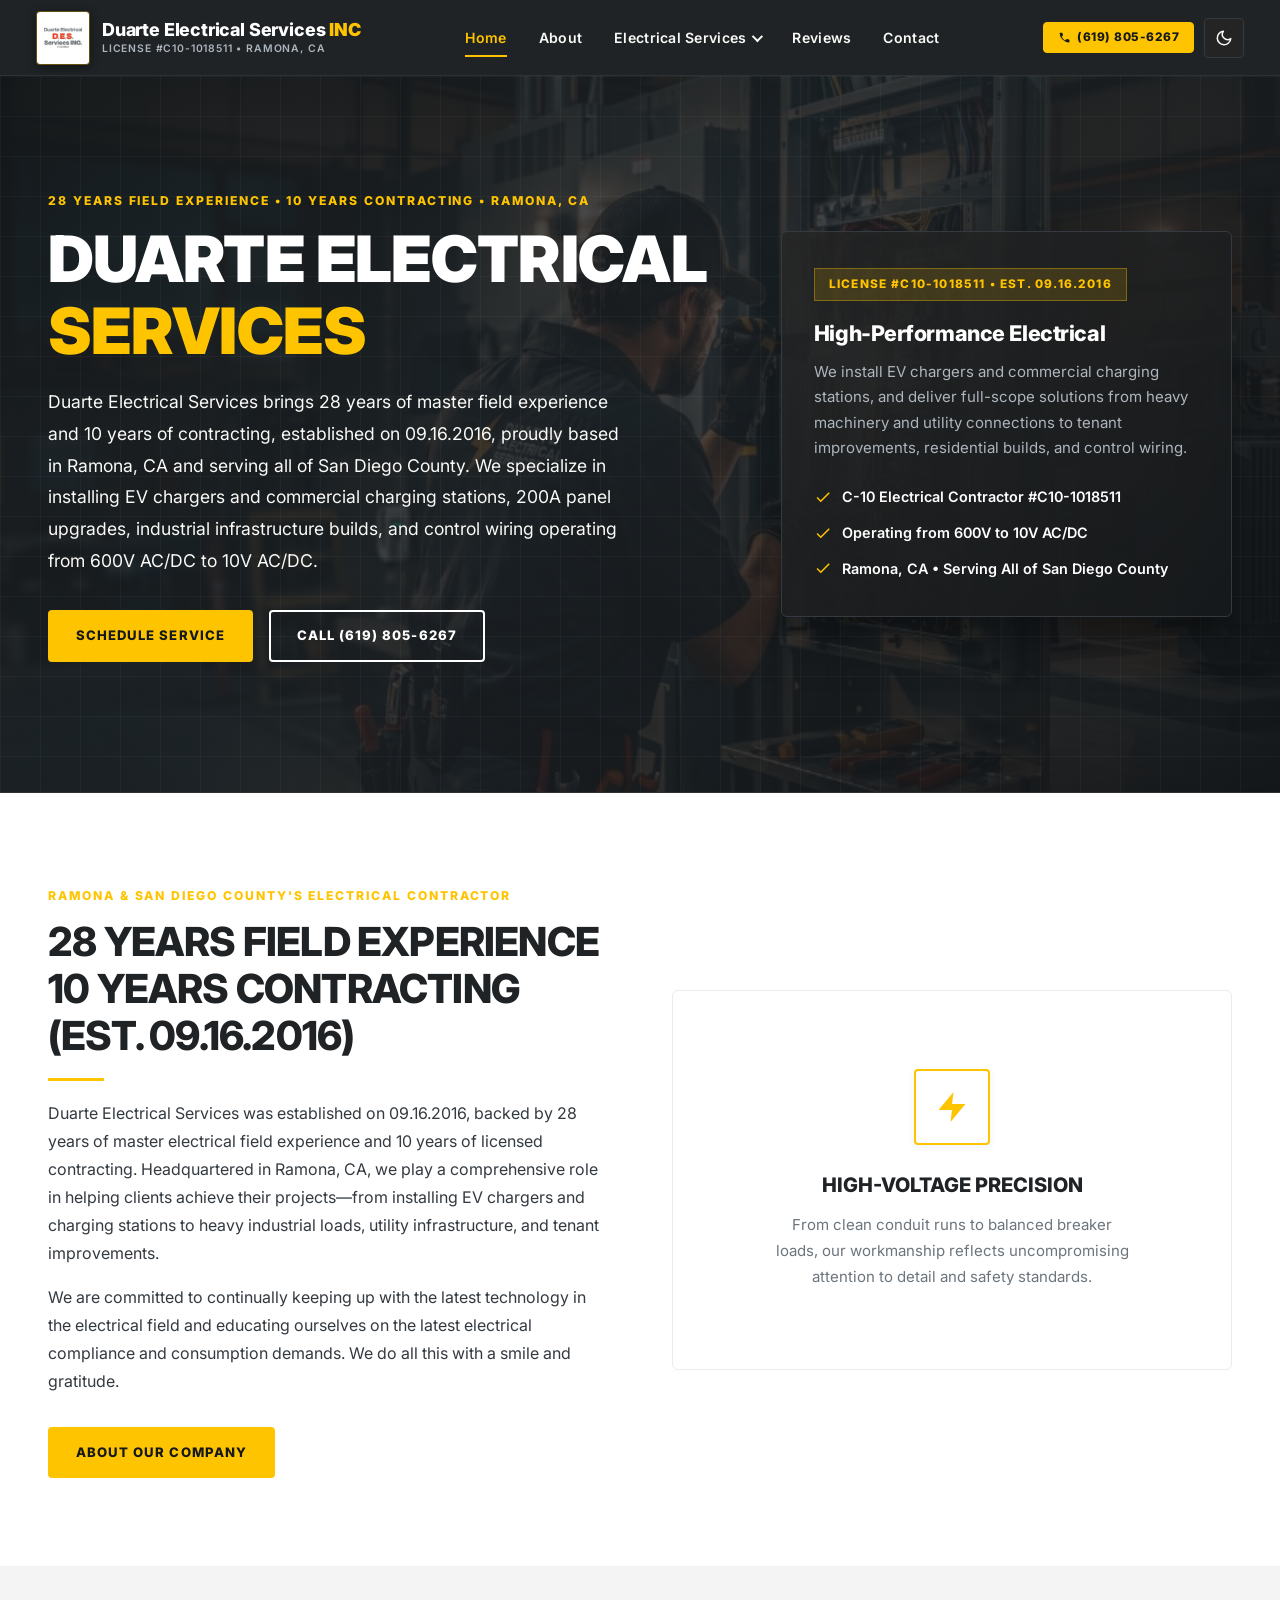
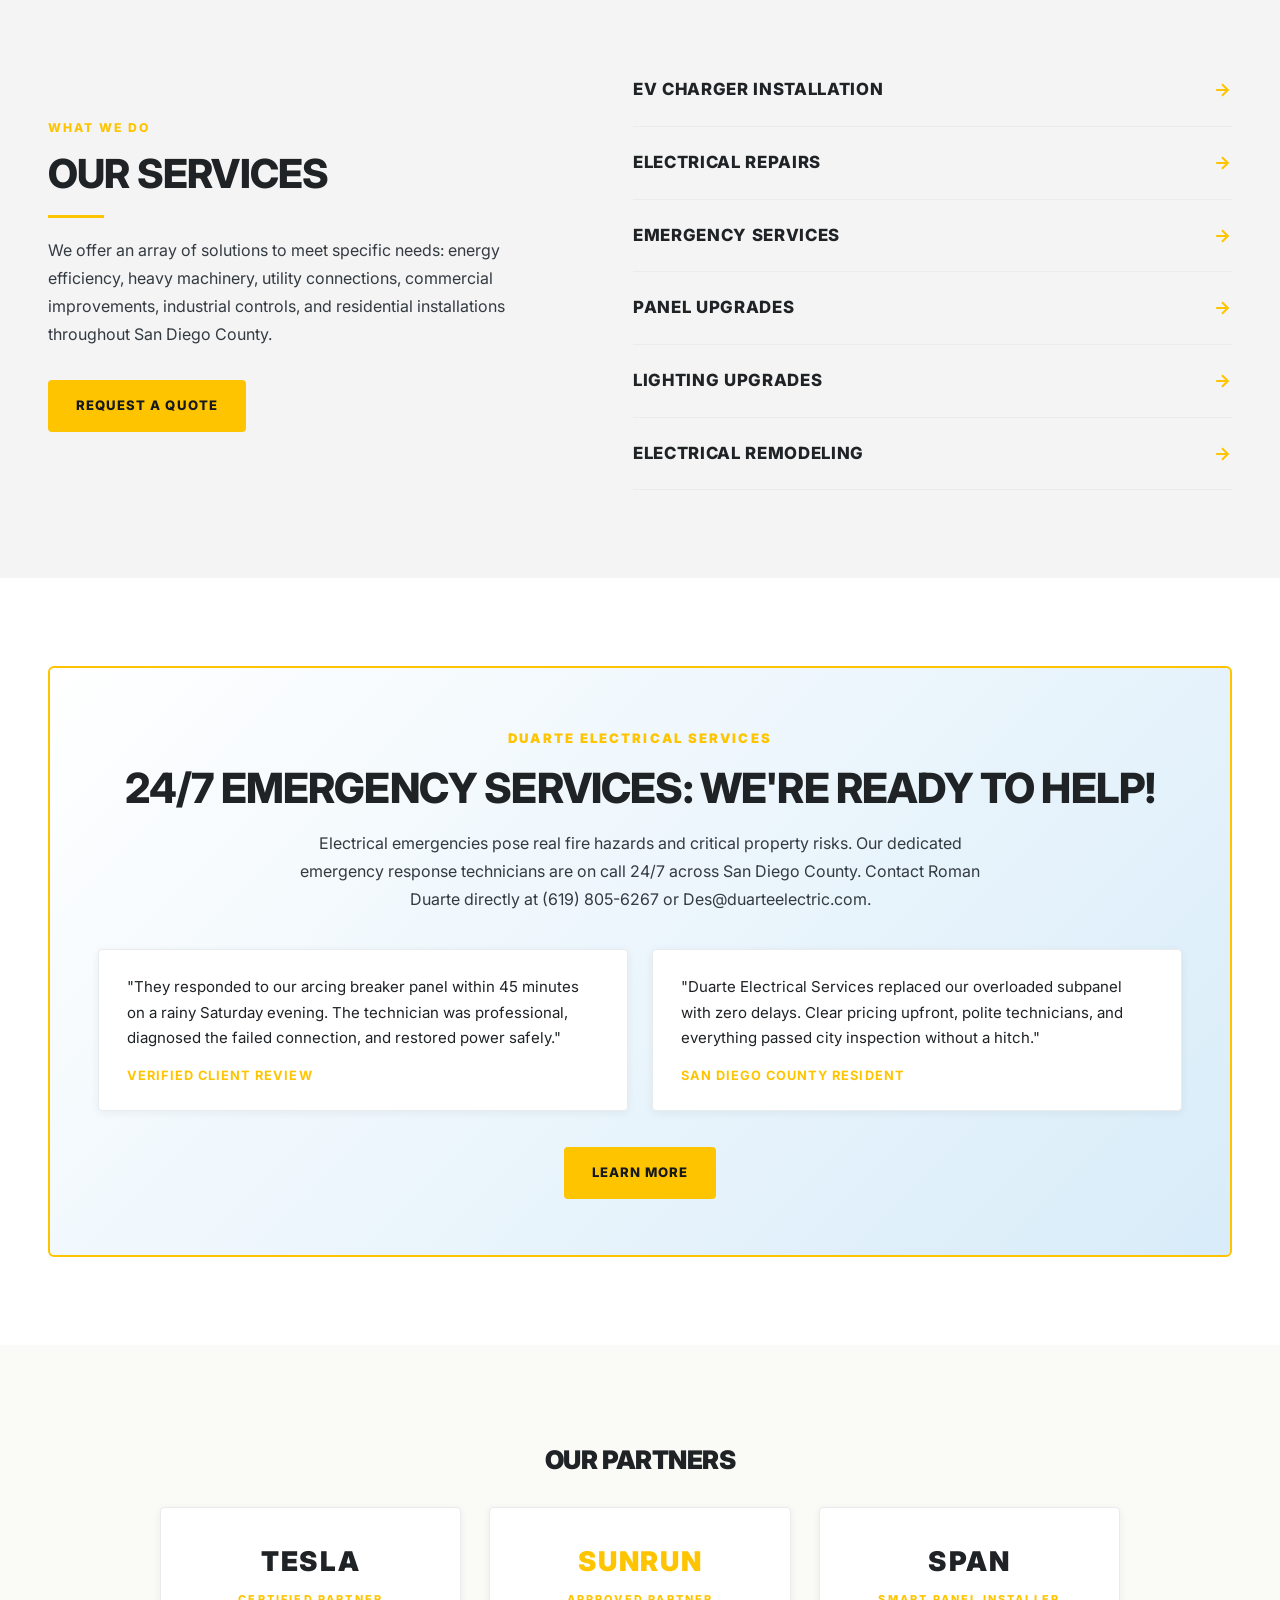
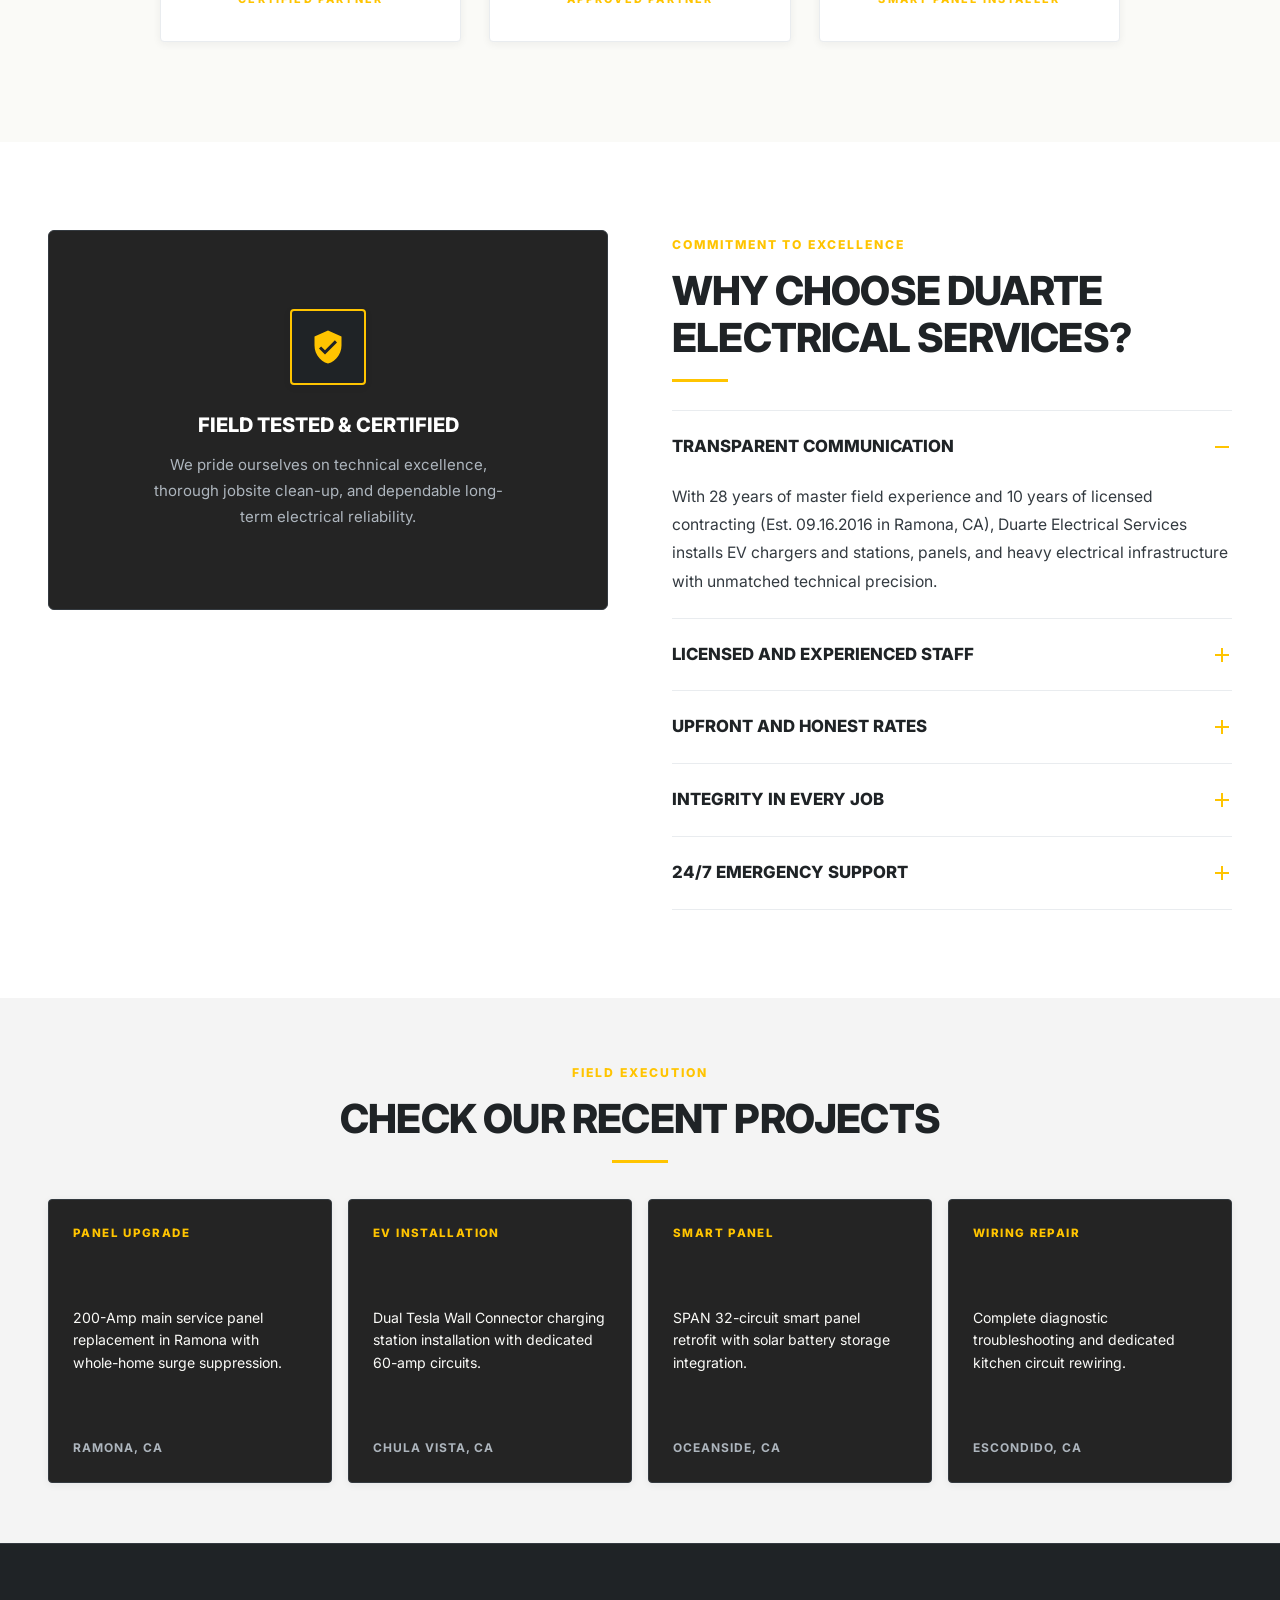
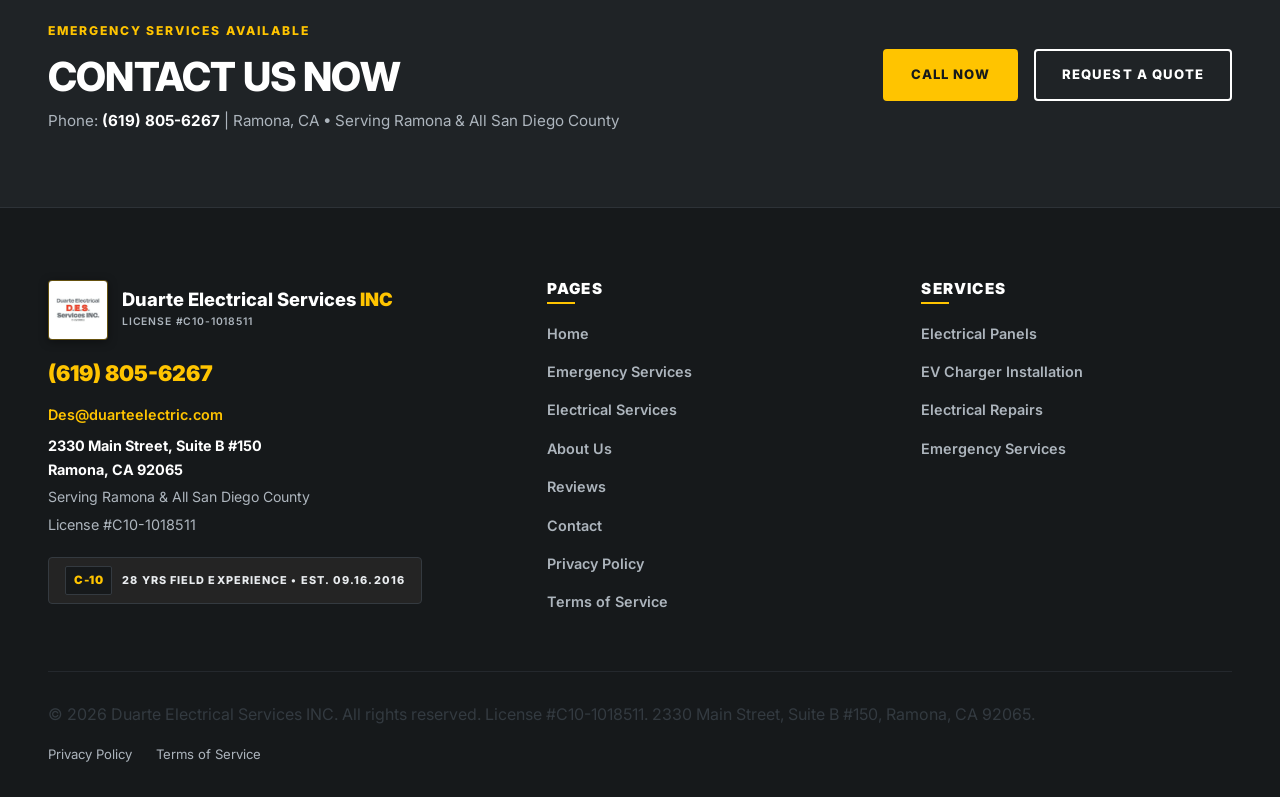
==== index.html @ 60af16e6 "Update physical address to 2330 Main Street Suite B #150 Ramona CA 92065 across all pages" ====
<!DOCTYPE html>
<html lang="en">
<head>
  <meta charset="UTF-8">
  <meta name="viewport" content="width=device-width, initial-scale=1.0">
  <title>Duarte Electrical Services INC | Ramona, CA & San Diego County Electricians</title>
  <meta name="description" content="Duarte Electrical Services brings 28 years field experience and 10 years contracting (Est. 09.16.2016). Headquartered in Ramona, CA, installing EV chargers and stations, panel modernizations, and industrial electrical across San Diego County. License #C10-1018511.">
  <link rel="icon" type="image/svg+xml" href="favicon.svg">
  <link rel="preconnect" href="https://fonts.googleapis.com">
  <link rel="preconnect" href="https://fonts.gstatic.com" crossorigin>
  <link href="https://fonts.googleapis.com/css2?family=Inter:wght@400;500;600;700;800;900&display=swap" rel="stylesheet">
  <link rel="stylesheet" href="css/style.css">
  <script>
    (function () {
      try {
        if (localStorage.getItem('theme') === 'dark') {
          document.documentElement.classList.add('dark-mode');
        }
      } catch (e) {}
    })();
  </script>
</head>
<body>

  <!-- TOP NAVBAR -->
  <header class="navbar">
    <div class="container">
      <a href="index.html" class="brand-logo" aria-label="Duarte Electrical Services INC">
        <img src="images/logo.jpg" alt="Duarte Electrical Services INC Logo" class="brand-logo-img">
        <div class="logo-text">
          <span class="logo-name">Duarte Electrical Services <span class="logo-inc">INC</span></span>
          <span class="logo-sub">License #C10-1018511 &bull; Ramona, CA</span>
        </div>
      </a>

      <!-- Desktop Nav -->
      <nav class="nav-menu">
        <a href="index.html" class="nav-link active">Home</a>
        <a href="about.html" class="nav-link">About</a>
        <div class="nav-item-dropdown">
          <a href="electrical-panels.html" class="nav-link dropdown-trigger">
            Electrical Services <span class="dropdown-caret"></span>
          </a>
          <div class="dropdown-menu">
            <a href="electrical-panels.html" class="dropdown-item">Electrical Panels</a>
            <a href="ev-charger.html" class="dropdown-item">EV Charger Installation</a>
            <a href="electrical-repairs.html" class="dropdown-item">Electrical Repairs</a>
            <a href="emergency-services.html" class="dropdown-item">Emergency Services</a>
          </div>
        </div>
        <a href="reviews.html" class="nav-link">Reviews</a>
        <a href="contact.html" class="nav-link">Contact</a>
      </nav>

            <div class="nav-right-actions">
        <a href="tel:6198056267" class="nav-cta-btn">
          <svg width="13" height="13" viewBox="0 0 24 24" fill="currentColor">
            <path d="M6.62 10.79a15.05 15.05 0 006.59 6.59l2.2-2.2a1 1 0 011.02-.24 11.72 11.72 0 003.68.59 1 1 0 011 1v3.5a1 1 0 01-1 1A17.93 17.93 0 013 4a1 1 0 011-1h3.5a1 1 0 011 1 11.72 11.72 0 00.59 3.68 1 1 0 01-.24 1.02l-2.23 2.09z"/>
          </svg>
          <span> (619) 805-6267</span>
        </a>

        <!-- Theme Toggle Button -->
        <button class="theme-toggle-btn" aria-label="Toggle light or dark theme" title="Toggle theme">
          <svg class="icon-moon" width="18" height="18" viewBox="0 0 24 24" fill="none" stroke="currentColor" stroke-width="2" stroke-linecap="round" stroke-linejoin="round">
            <path d="M21 12.79A9 9 0 1 1 11.21 3 7 7 0 0 0 21 12.79z"></path>
          </svg>
          <svg class="icon-sun" width="18" height="18" viewBox="0 0 24 24" fill="none" stroke="currentColor" stroke-width="2" stroke-linecap="round" stroke-linejoin="round">
            <circle cx="12" cy="12" r="5"></circle>
            <line x1="12" y1="1" x2="12" y2="3"></line>
            <line x1="12" y1="21" x2="12" y2="23"></line>
            <line x1="4.22" y1="4.22" x2="5.64" y2="5.64"></line>
            <line x1="18.36" y1="18.36" x2="19.78" y2="19.78"></line>
            <line x1="1" y1="12" x2="3" y2="12"></line>
            <line x1="21" y1="12" x2="23" y2="12"></line>
            <line x1="4.22" y1="19.78" x2="5.64" y2="18.36"></line>
            <line x1="18.36" y1="5.64" x2="19.78" y2="4.22"></line>
          </svg>
        </button>

        <button class="hamburger" aria-label="Toggle navigation menu">
          <span></span>
          <span></span>
          <span></span>
        </button>
      </div>
    </div>
  </header>

  <!-- MOBILE NAVIGATION -->
  <div class="mobile-nav">
    <a href="index.html">Home</a>
    <a href="about.html">About</a>
    <button class="mobile-dropdown-toggle">
      <span>Electrical Services</span>
      <span class="dropdown-caret"></span>
    </button>
    <div class="mobile-sub-menu">
      <a href="electrical-panels.html">Electrical Panels</a>
      <a href="ev-charger.html">EV Charger Installation</a>
      <a href="electrical-repairs.html">Electrical Repairs</a>
      <a href="emergency-services.html">Emergency Services</a>
    </div>
    <a href="reviews.html">Reviews</a>
    <a href="contact.html">Contact</a>
    <div class="mobile-theme-row">
      <span>Theme Mode</span>
      <button class="theme-toggle-btn" aria-label="Toggle light or dark theme" title="Toggle theme">
        <svg class="icon-moon" width="18" height="18" viewBox="0 0 24 24" fill="none" stroke="currentColor" stroke-width="2" stroke-linecap="round" stroke-linejoin="round">
          <path d="M21 12.79A9 9 0 1 1 11.21 3 7 7 0 0 0 21 12.79z"></path>
        </svg>
        <svg class="icon-sun" width="18" height="18" viewBox="0 0 24 24" fill="none" stroke="currentColor" stroke-width="2" stroke-linecap="round" stroke-linejoin="round">
          <circle cx="12" cy="12" r="5"></circle>
          <line x1="12" y1="1" x2="12" y2="3"></line>
          <line x1="12" y1="21" x2="12" y2="23"></line>
          <line x1="4.22" y1="4.22" x2="5.64" y2="5.64"></line>
          <line x1="18.36" y1="18.36" x2="19.78" y2="19.78"></line>
          <line x1="1" y1="12" x2="3" y2="12"></line>
          <line x1="21" y1="12" x2="23" y2="12"></line>
          <line x1="4.22" y1="19.78" x2="5.64" y2="18.36"></line>
          <line x1="18.36" y1="5.64" x2="19.78" y2="4.22"></line>
        </svg>
      </button>
    </div>
    <a href="tel:6198056267" class="nav-cta-btn">
      Emergency Call (619) 805-6267
    </a>
  </div>

  <main class="site-wrapper">

    <!-- HERO SECTION (IMAGE 1) -->
    <section class="hero-home">
      <div class="container">
        <div class="hero-home-grid">
          <div class="hero-home-content">
            <span class="section-label section-label-gold">28 Years Field Experience &bull; 10 Years Contracting &bull; Ramona, CA</span>
            <h1>Duarte Electrical<br><span class="hero-highlight">Services</span></h1>
            <p>Duarte Electrical Services brings 28 years of master field experience and 10 years of contracting, established on 09.16.2016, proudly based in Ramona, CA and serving all of San Diego County. We specialize in installing EV chargers and commercial charging stations, 200A panel upgrades, industrial infrastructure builds, and control wiring operating from 600V AC/DC to 10V AC/DC.</p>
            <div class="hero-btn-group">
              <a href="contact.html" class="btn btn-blue">Schedule Service</a>
              <a href="tel:6198056267" class="btn btn-outline-white">Call (619) 805-6267</a>
            </div>
          </div>

          <div class="hero-visual-card">
            <div class="hero-visual-badge">License #C10-1018511 &bull; Est. 09.16.2016</div>
            <h3>High-Performance Electrical</h3>
            <p>We install EV chargers and commercial charging stations, and deliver full-scope solutions from heavy machinery and utility connections to tenant improvements, residential builds, and control wiring.</p>
            <div class="hero-feature-list">
              <div class="hero-feature-item">
                <svg width="18" height="18" viewBox="0 0 24 24" fill="currentColor">
                  <path d="M9 16.17L4.83 12l-1.42 1.41L9 19 21 7l-1.41-1.41z"/>
                </svg>
                <span>C-10 Electrical Contractor #C10-1018511</span>
              </div>
              <div class="hero-feature-item">
                <svg width="18" height="18" viewBox="0 0 24 24" fill="currentColor">
                  <path d="M9 16.17L4.83 12l-1.42 1.41L9 19 21 7l-1.41-1.41z"/>
                </svg>
                <span>Operating from 600V to 10V AC/DC</span>
              </div>
              <div class="hero-feature-item">
                <svg width="18" height="18" viewBox="0 0 24 24" fill="currentColor">
                  <path d="M9 16.17L4.83 12l-1.42 1.41L9 19 21 7l-1.41-1.41z"/>
                </svg>
                <span>Ramona, CA &bull; Serving All of San Diego County</span>
              </div>
            </div>
          </div>
        </div>
      </div>
    </section>

    <!-- TRUSTED ELECTRICAL EXPERTS SECTION (IMAGE 1) -->
    <section class="section">
      <div class="container">
        <div class="two-col-grid">
          <div>
            <span class="section-label">Ramona &amp; San Diego County's Electrical Contractor</span>
            <h2>28 Years Field Experience  10 Years Contracting (Est. 09.16.2016)</h2>
            <div class="divider-blue"></div>
            <p>Duarte Electrical Services was established on 09.16.2016, backed by 28 years of master electrical field experience and 10 years of licensed contracting. Headquartered in Ramona, CA, we play a comprehensive role in helping clients achieve their projects—from installing EV chargers and charging stations to heavy industrial loads, utility infrastructure, and tenant improvements.</p>
            <p style="margin-top: 16px;">We are committed to continually keeping up with the latest technology in the electrical field and educating ourselves on the latest electrical compliance and consumption demands. We do all this with a smile and gratitude.</p>
            <div style="margin-top: 32px;">
              <a href="about.html" class="btn btn-blue">About Our Company</a>
            </div>
          </div>

          <div class="visual-showcase-box">
            <div class="showcase-icon-wrap">
              <svg width="36" height="36" viewBox="0 0 24 24" fill="currentColor">
                <path d="M13 2L3 14h9l-1 8 10-12h-9l1-8z"/>
              </svg>
            </div>
            <div class="showcase-headline">High-Voltage Precision</div>
            <p class="showcase-desc">From clean conduit runs to balanced breaker loads, our workmanship reflects uncompromising attention to detail and safety standards.</p>
          </div>
        </div>
      </div>
    </section>

    <!-- OUR SERVICES SECTION (IMAGE 1) -->
    <section class="section section-ice">
      <div class="container">
        <div class="services-section-grid">
          <div>
            <span class="section-label">What We Do</span>
            <h2>Our Services</h2>
            <div class="divider-blue"></div>
            <p>We offer an array of solutions to meet specific needs: energy efficiency, heavy machinery, utility connections, commercial improvements, industrial controls, and residential installations throughout San Diego County.</p>
            <div style="margin-top: 32px;">
              <a href="contact.html" class="btn btn-blue">Request a Quote</a>
            </div>
          </div>

          <div class="service-links-list">
            <a href="ev-charger.html" class="service-list-row">
              <span>EV Charger Installation</span>
              <svg width="20" height="20" viewBox="0 0 24 24" fill="none" stroke="currentColor" stroke-width="2.5">
                <path d="M5 12h14M12 5l7 7-7 7"/>
              </svg>
            </a>
            <a href="electrical-repairs.html" class="service-list-row">
              <span>Electrical Repairs</span>
              <svg width="20" height="20" viewBox="0 0 24 24" fill="none" stroke="currentColor" stroke-width="2.5">
                <path d="M5 12h14M12 5l7 7-7 7"/>
              </svg>
            </a>
            <a href="emergency-services.html" class="service-list-row">
              <span>Emergency Services</span>
              <svg width="20" height="20" viewBox="0 0 24 24" fill="none" stroke="currentColor" stroke-width="2.5">
                <path d="M5 12h14M12 5l7 7-7 7"/>
              </svg>
            </a>
            <a href="electrical-panels.html" class="service-list-row">
              <span>Panel Upgrades</span>
              <svg width="20" height="20" viewBox="0 0 24 24" fill="none" stroke="currentColor" stroke-width="2.5">
                <path d="M5 12h14M12 5l7 7-7 7"/>
              </svg>
            </a>
            <a href="electrical-repairs.html" class="service-list-row">
              <span>Lighting Upgrades</span>
              <svg width="20" height="20" viewBox="0 0 24 24" fill="none" stroke="currentColor" stroke-width="2.5">
                <path d="M5 12h14M12 5l7 7-7 7"/>
              </svg>
            </a>
            <a href="contact.html" class="service-list-row">
              <span>Electrical Remodeling</span>
              <svg width="20" height="20" viewBox="0 0 24 24" fill="none" stroke="currentColor" stroke-width="2.5">
                <path d="M5 12h14M12 5l7 7-7 7"/>
              </svg>
            </a>
          </div>
        </div>
      </div>
    </section>

    <!-- 24/7 EMERGENCY SERVICES BANNER (IMAGE 1) -->
    <section class="section">
      <div class="container">
        <div class="emergency-callout-card">
          <span class="emergency-tag">Duarte Electrical Services</span>
          <h2>24/7 Emergency Services: We're Ready to Help!</h2>
          <p style="max-width: 720px; margin: 0 auto; color: var(--text-body);">Electrical emergencies pose real fire hazards and critical property risks. Our dedicated emergency response technicians are on call 24/7 across San Diego County. Contact Roman Duarte directly at (619) 805-6267 or Des@duarteelectric.com.</p>

          <div class="emergency-card-grid">
            <div class="emergency-quote-box">
              <p>"They responded to our arcing breaker panel within 45 minutes on a rainy Saturday evening. The technician was professional, diagnosed the failed connection, and restored power safely."</p>
              <span class="author">Verified Client Review</span>
            </div>
            <div class="emergency-quote-box">
              <p>"Duarte Electrical Services replaced our overloaded subpanel with zero delays. Clear pricing upfront, polite technicians, and everything passed city inspection without a hitch."</p>
              <span class="author">San Diego County Resident</span>
            </div>
          </div>

          <a href="emergency-services.html" class="btn btn-blue">Learn More</a>
        </div>
      </div>
    </section>

    <!-- OUR PARTNERS (IMAGE 1) -->
    <section class="section section-light" style="padding-top: 40px; padding-bottom: 40px;">
      <div class="container">
        <div class="partners-block">
          <h3 class="partners-heading">Our Partners</h3>
          <div class="partners-logo-grid">
            <div class="partner-logo-box">
              <div class="partner-name">Tesla</div>
              <div class="partner-sub">Certified Partner</div>
            </div>
            <div class="partner-logo-box">
              <div class="partner-name" style="color: var(--gold);">sunrun</div>
              <div class="partner-sub">Approved Partner</div>
            </div>
            <div class="partner-logo-box">
              <div class="partner-name">SPAN</div>
              <div class="partner-sub">Smart Panel Installer</div>
            </div>
          </div>
        </div>
      </div>
    </section>

    <!-- WHY CHOOSE DUARTE ELECTRICAL SERVICES -->
    <section class="section">
      <div class="container">
        <div class="two-col-grid align-start">
          <div class="visual-showcase-box" style="background-color: var(--navy-surface); color: var(--white); border-color: var(--navy-border);">
            <div class="showcase-icon-wrap" style="background-color: var(--navy-deep); border-color: var(--gold); color: var(--gold);">
              <svg width="36" height="36" viewBox="0 0 24 24" fill="currentColor">
                <path d="M12 1L3 5v6c0 5.55 3.84 10.74 9 12 5.16-1.26 9-6.45 9-12V5l-9-4zm-2 16l-4-4 1.41-1.41L10 14.17l6.59-6.59L18 9l-8 8z"/>
              </svg>
            </div>
            <div class="showcase-headline" style="color: var(--white);">Field Tested &amp; Certified</div>
            <p class="showcase-desc" style="color: var(--text-muted-dk);">We pride ourselves on technical excellence, thorough jobsite clean-up, and dependable long-term electrical reliability.</p>
          </div>

          <div>
            <span class="section-label">Commitment to Excellence</span>
            <h2>Why Choose Duarte Electrical Services?</h2>
            <div class="divider-blue"></div>

            <div class="accordion-wrapper" style="margin-top: 28px;">
              <div class="accordion-item open">
                <div class="accordion-header">
                  <span>Transparent Communication</span>
                  <div class="accordion-indicator"></div>
                </div>
                <div class="accordion-content">
                  <div class="accordion-content-inner">
                    With 28 years of master field experience and 10 years of licensed contracting (Est. 09.16.2016 in Ramona, CA), Duarte Electrical Services installs EV chargers and stations, panels, and heavy electrical infrastructure with unmatched technical precision.
                  </div>
                </div>
              </div>

              <div class="accordion-item">
                <div class="accordion-header">
                  <span>Licensed and Experienced Staff</span>
                  <div class="accordion-indicator"></div>
                </div>
                <div class="accordion-content">
                  <div class="accordion-content-inner">
                    From 600 volts AC/DC down to 10 volts AC/DC, our licensed electricians handle industrial machinery, commercial infrastructure, and residential builds with uncompromising quality.
                  </div>
                </div>
              </div>

              <div class="accordion-item">
                <div class="accordion-header">
                  <span>Upfront and Honest Rates</span>
                  <div class="accordion-indicator"></div>
                </div>
                <div class="accordion-content">
                  <div class="accordion-content-inner">
                    We utilize straightforward flat-rate pricing. You approve the final cost before any tools touch your panel or wiring, guaranteeing no unexpected fees on your invoice.
                  </div>
                </div>
              </div>

              <div class="accordion-item">
                <div class="accordion-header">
                  <span>Integrity in Every Job</span>
                  <div class="accordion-indicator"></div>
                </div>
                <div class="accordion-content">
                  <div class="accordion-content-inner">
                    We continually educate ourselves on the latest electrical compliance and consumption demands, staying ahead of evolving technologies and alternative energy resources.
                  </div>
                </div>
              </div>

              <div class="accordion-item">
                <div class="accordion-header">
                  <span>24/7 Emergency Support</span>
                  <div class="accordion-indicator"></div>
                </div>
                <div class="accordion-content">
                  <div class="accordion-content-inner">
                    We take pride in our craft and serve San Diego County property owners with genuine professionalism, a smile, and gratitude.
                  </div>
                </div>
              </div>
            </div>
          </div>
        </div>
      </div>
    </section>

    <!-- CHECK OUR INSTAGRAM / FIELD PROJECTS (IMAGE 1) -->
    <section class="section section-ice" style="padding-top: 60px; padding-bottom: 60px;">
      <div class="container">
        <div class="section-header centered" style="margin-bottom: 36px;">
          <span class="section-label">Field Execution</span>
          <h2>Check Our Recent Projects</h2>
          <div class="divider-blue centered"></div>
        </div>

        <div class="projects-gallery-grid">
          <div class="project-card-box">
            <span class="project-tag">Panel Upgrade</span>
            <p class="project-quote-text">200-Amp main service panel replacement in Ramona with whole-home surge suppression.</p>
            <span class="project-author-text">Ramona, CA</span>
          </div>

          <div class="project-card-box">
            <span class="project-tag">EV Installation</span>
            <p class="project-quote-text">Dual Tesla Wall Connector charging station installation with dedicated 60-amp circuits.</p>
            <span class="project-author-text">Chula Vista, CA</span>
          </div>

          <div class="project-card-box">
            <span class="project-tag">Smart Panel</span>
            <p class="project-quote-text">SPAN 32-circuit smart panel retrofit with solar battery storage integration.</p>
            <span class="project-author-text">Oceanside, CA</span>
          </div>

          <div class="project-card-box">
            <span class="project-tag">Wiring Repair</span>
            <p class="project-quote-text">Complete diagnostic troubleshooting and dedicated kitchen circuit rewiring.</p>
            <span class="project-author-text">Escondido, CA</span>
          </div>
        </div>
      </div>
    </section>

    <!-- CONTACT US NOW BANNER (IMAGE 1) -->
    <section class="cta-dark-banner">
      <div class="container">
        <div class="cta-dark-grid">
          <div class="cta-dark-info">
            <span class="section-label section-label-gold">Emergency Services Available</span>
            <h2>Contact Us Now</h2>
            <p>Phone: <strong style="color: var(--white);">(619) 805-6267</strong> | Ramona, CA &bull; Serving Ramona &amp; All San Diego County</p>
          </div>
          <div class="cta-button-cluster">
            <a href="tel:6198056267" class="btn btn-blue">Call Now</a>
            <a href="contact.html" class="btn btn-outline-white">Request a Quote</a>
          </div>
        </div>
      </div>
    </section>

  </main>

  <!-- FOOTER -->
  <footer class="site-footer">
    <div class="container">
      <div class="footer-top-grid">
        <div class="footer-brand">
          <div class="footer-brand-header">
            <img src="images/logo.jpg" alt="Duarte Electrical Services INC" class="footer-logo-img">
            <div class="footer-brand-text">
              <span class="footer-brand-name">Duarte Electrical Services <span class="logo-inc">INC</span></span>
              <span class="footer-brand-sub">License #C10-1018511</span>
            </div>
          </div>
          <a href="tel:6198056267" class="footer-phone-link">(619) 805-6267</a>
          <p><a href="mailto:Des@duarteelectric.com" style="color: var(--gold); font-weight: 600;">Des@duarteelectric.com</a></p>
          <p style="margin-top: 6px; font-weight: 700; color: #FFFFFF;">2330 Main Street, Suite B #150<br>Ramona, CA 92065</p>
          <p style="margin-top: 2px; font-size: 0.88rem;">Serving Ramona &amp; All San Diego County</p>
          <p style="margin-top: 4px;">License #C10-1018511</p>

          <div class="bbb-badge-box">
            <span class="bbb-symbol">C-10</span>
            <span class="bbb-text">28 Yrs Field Experience &bull; Est. 09.16.2016</span>
          </div>
        </div>

        <div class="footer-col">
          <h4>Pages</h4>
          <ul class="footer-nav-list">
            <li><a href="index.html">Home</a></li>
            <li><a href="emergency-services.html">Emergency Services</a></li>
            <li><a href="electrical-panels.html">Electrical Services</a></li>
            <li><a href="about.html">About Us</a></li>
            <li><a href="reviews.html">Reviews</a></li>
            <li><a href="contact.html">Contact</a></li>
            <li><a href="privacy-policy.html">Privacy Policy</a></li>
            <li><a href="terms-of-service.html">Terms of Service</a></li>
          </ul>
        </div>

        <div class="footer-col">
          <h4>Services</h4>
          <ul class="footer-nav-list">
            <li><a href="electrical-panels.html">Electrical Panels</a></li>
            <li><a href="ev-charger.html">EV Charger Installation</a></li>
            <li><a href="electrical-repairs.html">Electrical Repairs</a></li>
            <li><a href="emergency-services.html">Emergency Services</a></li>
          </ul>
        </div>
      </div>

      <div class="footer-bottom-bar">
        <p>&copy; 2026 Duarte Electrical Services INC. All rights reserved. License #C10-1018511. 2330 Main Street, Suite B #150, Ramona, CA 92065.</p>
        <div class="footer-bottom-links">
          <a href="privacy-policy.html">Privacy Policy</a>
          <a href="terms-of-service.html">Terms of Service</a>
        </div>
      </div>
    </div>
  </footer>

  <script src="js/main.js"></script>
</body>
</html>
---- css/style.css ----
/* ============================================================
   DUARTE ELECTRICAL SERVICES INC
   Modern Luxury Architectural Stylesheet
   Color Palette: Charcoal (#1F2326 / #242424 / #16191B) - 35%
                  White & Off-White (#FAFAF7 / #FFFFFF) - 45%
                  Electric Yellow (#FFC400 / #E5B000) - 10%
                  Cool Gray / Light Gray (#E9ECEF / #F4F4F4) - 10%
   ============================================================ */

/* ---- Design Variables ---- */
:root {
  /* Charcoal Theme Foundation (35%) */
  --charcoal-deep:    #16191B;
  --charcoal-main:    #1F2326;
  --charcoal-surface: #242424;
  --charcoal-card:    #2A2E33;
  --charcoal-border:  #343A40;

  /* Mapped Navy Aliases to Charcoal */
  --navy-deep:        #1F2326;
  --navy-dark:        #16191B;
  --navy-surface:     #242424;
  --navy-card:        #2A2E33;
  --navy-border:      #343A40;

  /* Backgrounds & Whites (45%) */
  --white:            #FFFFFF;
  --bg-light:         #FAFAF7; /* Off-White */
  --bg-ice:           #F4F4F4; /* Light Gray / Cool Gray (10%) */
  --bg-card-light:    #FFFFFF; /* White */
  --border-light:     #E9ECEF; /* Cool Gray */
  --border-dark:      #CED4DA;

  /* Electric Yellow (10%) */
  --gold:             #FFC400;
  --gold-light:       #FFD033;
  --gold-hover:       #E5B000;
  --gold-muted:       rgba(255, 196, 0, 0.15);

  --yellow:           #FFC400;
  --yellow-hover:     #E5B000;
  --yellow-muted:     rgba(255, 196, 0, 0.15);

  --blue-accent:      #FFC400;
  --blue-light:       rgba(255, 196, 0, 0.15);
  --blue-hover:       #E5B000;

  /* Typography */
  --text-dark:        #1F2326;
  --text-body:        #333A40;
  --text-muted:       #6C757D;
  --text-on-dark:     #FAFAF7;
  --text-muted-dk:    #ADB5BD;

  --danger:           #E11D48;
  --success:          #059669;

  --font-main:        'Inter', -apple-system, BlinkMacSystemFont, 'Segoe UI', Roboto, Helvetica, Arial, sans-serif;
  --nav-height:       76px;
  --container-max:    1240px;
  --radius-sm:        4px;
  --radius-md:        6px;
  --transition:       all 0.22s ease-in-out;
  --shadow-sm:        0 2px 8px rgba(31, 35, 38, 0.06);
  --shadow-md:        0 8px 24px rgba(31, 35, 38, 0.08);
  --shadow-lg:        0 16px 40px rgba(31, 35, 38, 0.14);
}

/* ---- Reset & Base ---- */
*, *::before, *::after {
  box-sizing: border-box;
  margin: 0;
  padding: 0;
}

html {
  scroll-behavior: smooth;
  font-size: 16px;
}

body {
  font-family: var(--font-main);
  background-color: var(--white);
  color: var(--text-body);
  line-height: 1.65;
  -webkit-font-smoothing: antialiased;
  -moz-osx-font-smoothing: grayscale;
}

img {
  max-width: 100%;
  height: auto;
  display: block;
}

a {
  text-decoration: none;
  color: inherit;
  transition: var(--transition);
}

button, input, select, textarea {
  font-family: inherit;
  font-size: inherit;
}

ul {
  list-style: none;
}

/* ---- Container ---- */
.container {
  width: 100%;
  max-width: var(--container-max);
  margin-left: auto;
  margin-right: auto;
  padding-left: 28px;
  padding-right: 28px;
}

.container-narrow {
  max-width: 900px;
}

/* ---- Typography ---- */
h1, h2, h3, h4, h5, h6 {
  color: var(--text-dark);
  font-weight: 800;
  line-height: 1.18;
  letter-spacing: -0.02em;
}

h1 {
  font-size: clamp(2.2rem, 5vw, 3.6rem);
  text-transform: uppercase;
  letter-spacing: -0.01em;
}

h2 {
  font-size: clamp(1.75rem, 3.8vw, 2.5rem);
  text-transform: uppercase;
}

h3 {
  font-size: clamp(1.2rem, 2.5vw, 1.6rem);
}

h4 {
  font-size: 1.1rem;
  font-weight: 700;
}

p {
  font-size: 1rem;
  line-height: 1.75;
  color: var(--text-body);
}

.text-dark { color: var(--text-dark) !important; }
.text-white { color: var(--white) !important; }
.text-gold { color: var(--gold) !important; }
.text-blue { color: var(--blue-accent) !important; }
.text-muted { color: var(--text-muted) !important; }
.text-center { text-align: center; }
.text-left { text-align: left; }
.text-right { text-align: right; }

.section-label {
  display: inline-block;
  font-size: 0.76rem;
  font-weight: 800;
  letter-spacing: 0.16em;
  text-transform: uppercase;
  color: var(--blue-accent);
  margin-bottom: 12px;
}

.section-label-gold {
  color: var(--gold);
}

.divider-gold {
  width: 56px;
  height: 3px;
  background-color: var(--gold);
  margin: 18px 0;
}

.divider-gold.centered {
  margin-left: auto;
  margin-right: auto;
}

.divider-blue {
  width: 56px;
  height: 3px;
  background-color: var(--blue-accent);
  margin: 18px 0;
}

.divider-blue.centered {
  margin-left: auto;
  margin-right: auto;
}

/* ---- Buttons (NO pill shapes, crisp luxury radius) ---- */
.btn {
  display: inline-flex;
  align-items: center;
  justify-content: center;
  padding: 13px 26px;
  font-size: 0.82rem;
  font-weight: 800;
  letter-spacing: 0.08em;
  text-transform: uppercase;
  border-radius: var(--radius-sm);
  border: 2px solid transparent;
  cursor: pointer;
  transition: var(--transition);
  text-decoration: none;
  white-space: nowrap;
}

.btn-blue {
  background-color: var(--gold);
  color: var(--charcoal-deep) !important;
  border-color: var(--gold);
  font-weight: 800;
}
.btn-blue:hover {
  background-color: var(--gold-hover);
  border-color: var(--gold-hover);
  color: var(--charcoal-deep) !important;
  box-shadow: 0 4px 16px rgba(255, 196, 0, 0.35);
}

.btn-gold {
  background-color: var(--gold);
  color: var(--charcoal-deep) !important;
  border-color: var(--gold);
  font-weight: 800;
}
.btn-gold:hover {
  background-color: var(--gold-hover);
  border-color: var(--gold-hover);
  color: var(--charcoal-deep) !important;
  box-shadow: 0 4px 16px rgba(255, 196, 0, 0.35);
}

.btn-dark {
  background-color: var(--charcoal-deep);
  color: var(--white);
  border-color: var(--charcoal-border);
}
.btn-dark:hover {
  background-color: var(--charcoal-surface);
  border-color: var(--gold);
  color: var(--white);
}

.btn-outline-blue {
  background-color: transparent;
  color: var(--gold) !important;
  border-color: var(--gold);
  font-weight: 800;
}
.btn-outline-blue:hover {
  background-color: var(--gold);
  color: var(--charcoal-deep) !important;
}

.btn-outline-white {
  background-color: transparent;
  color: var(--white) !important;
  border-color: var(--white);
}
.btn-outline-white:hover {
  background-color: var(--white);
  color: var(--charcoal-deep) !important;
}

.btn-outline-gold {
  background-color: transparent;
  color: var(--gold) !important;
  border-color: var(--gold);
}
.btn-outline-gold:hover {
  background-color: var(--gold);
  color: var(--charcoal-deep) !important;
}

/* ---- NAVBAR ---- */
.navbar {
  position: fixed;
  top: 0;
  left: 0;
  right: 0;
  z-index: 1000;
  height: var(--nav-height);
  background-color: var(--charcoal-main);
  border-bottom: 1px solid #2D3237;
  display: flex;
  align-items: center;
  transition: var(--transition);
}

.navbar.scrolled {
  box-shadow: 0 6px 24px rgba(0, 0, 0, 0.45);
  background-color: var(--charcoal-deep);
}

.navbar .container {
  width: 100%;
  max-width: 100%;
  padding-left: 36px;
  padding-right: 36px;
  display: flex;
  align-items: center;
  justify-content: space-between;
}

/* Brand Logo */
.brand-logo {
  display: flex;
  align-items: center;
  gap: 12px;
  text-decoration: none;
  flex-shrink: 0;
}

.brand-logo-img {
  height: 54px;
  width: auto;
  max-width: 220px;
  object-fit: contain;
  border-radius: 4px;
  border: 1px solid rgba(255, 196, 0, 0.35);
  background-color: #121416;
  box-shadow: 0 2px 10px rgba(0, 0, 0, 0.4);
  display: block;
}

html.dark-mode .brand-logo-img {
  background-color: #121416;
  border-color: rgba(255, 196, 0, 0.45);
}

.footer-brand-header {
  display: flex;
  align-items: center;
  gap: 14px;
  margin-bottom: 16px;
}

.footer-logo-img {
  height: 60px;
  width: auto;
  max-width: 240px;
  object-fit: contain;
  border-radius: 4px;
  border: 1px solid rgba(255, 196, 0, 0.35);
  background-color: #121416;
  box-shadow: 0 2px 10px rgba(0, 0, 0, 0.4);
  display: block;
  margin-bottom: 0;
}

html.dark-mode .footer-logo-img {
  border-color: rgba(255, 196, 0, 0.45);
  background-color: #121416;
}

.footer-brand-text {
  display: flex;
  flex-direction: column;
}

.footer-brand-name {
  font-size: 1.15rem;
  font-weight: 800;
  color: #FFFFFF;
  line-height: 1.15;
}

.footer-brand-sub {
  font-size: 0.65rem;
  font-weight: 600;
  letter-spacing: 0.08em;
  text-transform: uppercase;
  color: #ADB5BD;
  margin-top: 3px;
}

.logo-symbol {
  width: 38px;
  height: 38px;
  background-color: var(--charcoal-surface);
  border-radius: var(--radius-sm);
  display: flex;
  align-items: center;
  justify-content: center;
  color: var(--gold);
  flex-shrink: 0;
  border: 1px solid var(--charcoal-border);
}

.logo-text {
  display: flex;
  flex-direction: column;
}

.logo-name {
  font-size: 1.12rem;
  font-weight: 800;
  letter-spacing: -0.01em;
  color: #FFFFFF;
  line-height: 1.15;
}

.logo-inc {
  color: var(--gold);
  font-weight: 900;
}

.logo-sub {
  font-size: 0.65rem;
  font-weight: 600;
  letter-spacing: 0.08em;
  text-transform: uppercase;
  color: #ADB5BD;
  line-height: 1.1;
  margin-top: 2px;
}

/* Nav Links */
.nav-menu {
  display: flex;
  align-items: center;
  gap: 32px;
}

.nav-link {
  font-size: 0.88rem;
  font-weight: 600;
  color: #FAFAF7;
  letter-spacing: 0.02em;
  padding: 8px 0;
  position: relative;
  transition: color var(--transition);
}

.nav-link:hover,
.nav-link.active {
  color: var(--gold);
}

.nav-link.active::after {
  content: '';
  position: absolute;
  bottom: 0;
  left: 0;
  right: 0;
  height: 2px;
  background-color: var(--gold);
}

/* Dropdown */
.nav-item-dropdown {
  position: relative;
}

.dropdown-trigger {
  display: inline-flex;
  align-items: center;
  gap: 6px;
  cursor: pointer;
}

.dropdown-caret {
  width: 8px;
  height: 8px;
  border-right: 2px solid currentColor;
  border-bottom: 2px solid currentColor;
  transform: rotate(45deg) translateY(-2px);
  transition: transform 0.2s ease;
}

.nav-item-dropdown:hover .dropdown-caret {
  transform: rotate(-135deg) translateY(0);
}

.dropdown-menu {
  position: absolute;
  top: calc(100% + 14px);
  left: 0;
  min-width: 250px;
  background-color: var(--charcoal-surface);
  border: 1px solid var(--charcoal-border);
  border-radius: var(--radius-sm);
  box-shadow: 0 16px 36px rgba(0, 0, 0, 0.45);
  padding: 8px 0;
  opacity: 0;
  visibility: hidden;
  transform: translateY(8px);
  transition: opacity 0.2s ease, transform 0.2s ease, visibility 0.2s ease;
  z-index: 1010;
}

.nav-item-dropdown:hover .dropdown-menu {
  opacity: 1;
  visibility: visible;
  transform: translateY(0);
}

.dropdown-item {
  display: flex;
  align-items: center;
  padding: 12px 20px;
  font-size: 0.88rem;
  font-weight: 600;
  color: #FAFAF7;
  border-left: 3px solid transparent;
  transition: var(--transition);
}

.dropdown-item:hover {
  background-color: #2D3237;
  color: var(--gold);
  border-left-color: var(--gold);
}

/* Navbar Right Actions Cluster */
.nav-right-actions {
  display: flex;
  align-items: center;
  gap: 10px;
}

/* Emergency Navbar Button */
.nav-cta-btn {
  background-color: var(--gold);
  color: var(--charcoal-deep) !important;
  padding: 8px 14px;
  font-size: 0.74rem;
  font-weight: 800;
  letter-spacing: 0.04em;
  text-transform: uppercase;
  border-radius: var(--radius-sm);
  border: 1px solid var(--gold);
  display: inline-flex;
  align-items: center;
  gap: 6px;
  white-space: nowrap;
  line-height: 1;
  transition: var(--transition);
}

.nav-cta-btn:hover {
  background-color: var(--gold-hover);
  border-color: var(--gold-hover);
  color: var(--charcoal-deep) !important;
  box-shadow: 0 4px 12px rgba(255, 196, 0, 0.4);
}

/* Mobile Hamburger */
.hamburger {
  display: none;
  flex-direction: column;
  justify-content: center;
  align-items: center;
  gap: 5px;
  width: 40px;
  height: 40px;
  background-color: var(--charcoal-surface);
  border: 1px solid var(--charcoal-border);
  border-radius: var(--radius-sm);
  cursor: pointer;
  padding: 8px;
  transition: var(--transition);
  flex-shrink: 0;
}

.hamburger:hover {
  background-color: #2D3237;
  border-color: var(--gold);
}

.hamburger span {
  display: block;
  width: 20px;
  height: 2px;
  background-color: #FAFAF7;
  border-radius: 2px;
  transition: var(--transition);
}

.hamburger.open span:nth-child(1) {
  transform: rotate(45deg) translate(5px, 5px);
}
.hamburger.open span:nth-child(2) {
  opacity: 0;
}
.hamburger.open span:nth-child(3) {
  transform: rotate(-45deg) translate(5px, -5px);
}

/* Mobile Menu */
.mobile-nav {
  display: none;
  position: fixed;
  top: var(--nav-height);
  left: 0;
  right: 0;
  background-color: var(--charcoal-main);
  border-bottom: 2px solid var(--charcoal-border);
  padding: 16px 20px 28px;
  box-shadow: 0 16px 36px rgba(0, 0, 0, 0.6);
  z-index: 999;
  flex-direction: column;
  max-height: calc(100vh - var(--nav-height));
  overflow-y: auto;
  -webkit-overflow-scrolling: touch;
}

.mobile-nav.open {
  display: flex;
}

.mobile-nav a,
.mobile-dropdown-toggle {
  display: block;
  padding: 14px 0;
  font-size: 1rem;
  font-weight: 600;
  color: #FAFAF7;
  border-bottom: 1px solid #2D3237;
  background: none;
  border-top: none;
  border-left: none;
  border-right: none;
  text-align: left;
  cursor: pointer;
  width: 100%;
}

.mobile-nav a:hover,
.mobile-dropdown-toggle:hover {
  color: var(--gold);
}

.mobile-dropdown-toggle {
  display: flex;
  justify-content: space-between;
  align-items: center;
}

.mobile-sub-menu {
  display: none;
  flex-direction: column;
  background-color: var(--charcoal-deep);
  padding: 8px 16px;
  border-bottom: 1px solid #2D3237;
}

.mobile-sub-menu.open {
  display: flex;
}

.mobile-sub-menu a {
  padding: 10px 8px;
  font-size: 0.92rem;
  color: #CED4DA;
  border-bottom: 1px solid #22262A;
}

.mobile-sub-menu a:hover {
  color: var(--gold);
}

.mobile-nav .nav-cta-btn {
  margin-top: 20px;
  justify-content: center;
  padding: 14px;
}

/* ---- PAGE BODY OFFSET ---- */
.site-wrapper {
  padding-top: var(--nav-height);
}

/* ---- SECTION UTILITIES ---- */
.section {
  padding: 88px 0;
}

.section-sm {
  padding: 56px 0;
}

.section-dark {
  background-color: var(--navy-deep);
  color: var(--text-on-dark);
}

.section-dark h2,
.section-dark h3,
.section-dark h4 {
  color: var(--white);
}

.section-dark p {
  color: var(--text-on-dark);
}

.section-ice {
  background-color: var(--bg-ice);
}

.section-light {
  background-color: var(--bg-light);
}

/* Section Header */
.section-header {
  margin-bottom: 52px;
}

.section-header.centered {
  text-align: center;
}

.section-header.centered p {
  max-width: 680px;
  margin-left: auto;
  margin-right: auto;
  margin-top: 14px;
}

/* ---- HERO (HOMEPAGE) ---- */
.hero-home {
  position: relative;
  background: 
    linear-gradient(135deg, rgba(22, 25, 27, 0.90) 0%, rgba(31, 35, 38, 0.78) 50%, rgba(18, 20, 22, 0.92) 100%),
    url('../images/hero-electrician.jpg') center right / cover no-repeat;
  color: var(--white);
  padding: 110px 0 130px;
  overflow: hidden;
  border-bottom: 1px solid #2D3237;
}

.hero-home::before {
  content: '';
  position: absolute;
  inset: 0;
  background-image: 
    linear-gradient(rgba(255, 255, 255, 0.03) 1px, transparent 1px),
    linear-gradient(90deg, rgba(255, 255, 255, 0.03) 1px, transparent 1px);
  background-size: 40px 40px;
  pointer-events: none;
}

.hero-home-grid {
  display: grid;
  grid-template-columns: 1.2fr 0.8fr;
  gap: 56px;
  align-items: center;
  position: relative;
  z-index: 2;
}

.hero-home-content h1 {
  font-size: clamp(2.4rem, 5.2vw, 4rem);
  font-weight: 900;
  line-height: 1.12;
  color: var(--white);
  margin-bottom: 8px;
}

.hero-home-content .hero-highlight {
  color: var(--gold);
}

.hero-home-content p {
  font-size: 1.1rem;
  line-height: 1.8;
  color: var(--text-on-dark);
  max-width: 580px;
  margin-top: 20px;
  margin-bottom: 34px;
}

.hero-btn-group {
  display: flex;
  align-items: center;
  gap: 16px;
  flex-wrap: wrap;
}

/* Visual Card in Hero */
.hero-visual-card {
  background: linear-gradient(135deg, rgba(36, 36, 36, 0.85) 0%, rgba(22, 25, 27, 0.95) 100%);
  border: 1px solid var(--charcoal-border);
  border-radius: var(--radius-md);
  padding: 36px 32px;
  box-shadow: 0 20px 50px rgba(0, 0, 0, 0.4);
}

.hero-visual-badge {
  display: inline-flex;
  align-items: center;
  gap: 8px;
  background-color: var(--gold-muted);
  color: var(--gold);
  border: 1px solid rgba(255, 196, 0, 0.35);
  padding: 6px 14px;
  font-size: 0.74rem;
  font-weight: 800;
  letter-spacing: 0.1em;
  text-transform: uppercase;
  margin-bottom: 20px;
}

.hero-visual-card h3 {
  color: var(--white);
  font-size: 1.35rem;
  margin-bottom: 12px;
}

.hero-visual-card p {
  color: var(--text-muted-dk);
  font-size: 0.94rem;
  line-height: 1.7;
  margin-bottom: 24px;
}

.hero-feature-list {
  display: flex;
  flex-direction: column;
  gap: 12px;
}

.hero-feature-item {
  display: flex;
  align-items: center;
  gap: 10px;
  font-size: 0.9rem;
  color: var(--white);
  font-weight: 600;
}

.hero-feature-item svg {
  color: var(--gold);
  flex-shrink: 0;
}

/* ---- TWO-COLUMN LAYOUTS ---- */
.two-col-grid {
  display: grid;
  grid-template-columns: 1fr 1fr;
  gap: 64px;
  align-items: center;
}

.two-col-grid.align-start {
  align-items: start;
}

/* Diagram / Visual Showcase Box */
.visual-showcase-box {
  background-color: var(--bg-card-light);
  border: 1px solid var(--border-light);
  border-radius: var(--radius-md);
  padding: 40px;
  display: flex;
  flex-direction: column;
  align-items: center;
  justify-content: center;
  text-align: center;
  min-height: 380px;
  position: relative;
}

.showcase-icon-wrap {
  width: 76px;
  height: 76px;
  background-color: var(--white);
  border: 2px solid var(--blue-accent);
  border-radius: var(--radius-sm);
  display: flex;
  align-items: center;
  justify-content: center;
  color: var(--blue-accent);
  margin-bottom: 24px;
  box-shadow: var(--shadow-sm);
}

.showcase-headline {
  font-size: 1.25rem;
  font-weight: 800;
  color: var(--navy-deep);
  text-transform: uppercase;
  margin-bottom: 10px;
}

.showcase-desc {
  font-size: 0.94rem;
  color: var(--text-muted);
  max-width: 360px;
}

/* ---- SERVICES LIST (HOMEPAGE) ---- */
.services-section-grid {
  display: grid;
  grid-template-columns: 1fr 1.15fr;
  gap: 64px;
  align-items: center;
}

.service-links-list {
  display: flex;
  flex-direction: column;
}

.service-list-row {
  display: flex;
  align-items: center;
  justify-content: space-between;
  padding: 22px 0;
  border-bottom: 1px solid var(--border-light);
  color: var(--navy-deep);
  font-size: 1.05rem;
  font-weight: 800;
  text-transform: uppercase;
  letter-spacing: 0.04em;
  transition: var(--transition);
}

.service-list-row:hover {
  color: var(--blue-accent);
  padding-left: 10px;
}

.service-list-row svg {
  color: var(--blue-accent);
  transition: transform 0.2s ease;
}

.service-list-row:hover svg {
  transform: translateX(6px);
}

/* ---- EMERGENCY HIGHLIGHT BANNER ---- */
.emergency-callout-card {
  background: linear-gradient(135deg, var(--bg-card-light) 0%, #D8ECF9 100%);
  border: 2px solid var(--blue-accent);
  border-radius: var(--radius-md);
  padding: 56px 48px;
  text-align: center;
}

.emergency-callout-card .emergency-tag {
  display: inline-block;
  font-size: 0.82rem;
  font-weight: 900;
  letter-spacing: 0.16em;
  text-transform: uppercase;
  color: var(--blue-accent);
  margin-bottom: 14px;
}

.emergency-callout-card h2 {
  font-size: clamp(1.8rem, 4vw, 2.6rem);
  color: var(--navy-deep);
  margin-bottom: 16px;
}

.emergency-card-grid {
  display: grid;
  grid-template-columns: 1fr 1fr;
  gap: 24px;
  margin: 36px 0;
  text-align: left;
}

.emergency-quote-box {
  background-color: var(--white);
  border: 1px solid var(--border-light);
  border-radius: var(--radius-sm);
  padding: 24px 28px;
  box-shadow: var(--shadow-sm);
}

.emergency-quote-box p {
  font-size: 0.94rem;
  line-height: 1.7;
  color: var(--text-dark);
}

.emergency-quote-box .author {
  display: block;
  margin-top: 14px;
  font-size: 0.8rem;
  font-weight: 700;
  text-transform: uppercase;
  letter-spacing: 0.08em;
  color: var(--blue-accent);
}

/* ---- PARTNERS ROW ---- */
.partners-block {
  text-align: center;
  padding: 60px 0;
}

.partners-heading {
  font-size: 1.6rem;
  font-weight: 900;
  text-transform: uppercase;
  color: var(--navy-deep);
  margin-bottom: 32px;
}

.partners-logo-grid {
  display: grid;
  grid-template-columns: repeat(3, 1fr);
  gap: 28px;
  max-width: 960px;
  margin-left: auto;
  margin-right: auto;
}

.partner-logo-box {
  background-color: var(--white);
  border: 1px solid var(--border-light);
  border-radius: var(--radius-sm);
  padding: 32px 24px;
  display: flex;
  flex-direction: column;
  align-items: center;
  justify-content: center;
  box-shadow: var(--shadow-sm);
  transition: var(--transition);
}

.partner-logo-box:hover {
  border-color: var(--blue-accent);
  box-shadow: var(--shadow-md);
}

.partner-name {
  font-size: 1.7rem;
  font-weight: 900;
  letter-spacing: 0.06em;
  text-transform: uppercase;
  color: var(--navy-deep);
}

.partner-sub {
  font-size: 0.68rem;
  font-weight: 800;
  letter-spacing: 0.2em;
  text-transform: uppercase;
  color: var(--blue-accent);
  margin-top: 6px;
}

/* ---- ACCORDION (LUXURY STYLE) ---- */
.accordion-wrapper {
  display: flex;
  flex-direction: column;
  border-top: 1px solid var(--border-light);
}

.accordion-item {
  border-bottom: 1px solid var(--border-light);
}

.accordion-header {
  display: flex;
  align-items: center;
  justify-content: space-between;
  padding: 22px 0;
  cursor: pointer;
  user-select: none;
  font-size: 1.05rem;
  font-weight: 800;
  text-transform: uppercase;
  color: var(--navy-deep);
  transition: color var(--transition);
}

.accordion-header:hover {
  color: var(--blue-accent);
}

.accordion-indicator {
  width: 20px;
  height: 20px;
  position: relative;
  flex-shrink: 0;
}

.accordion-indicator::before,
.accordion-indicator::after {
  content: '';
  position: absolute;
  background-color: var(--blue-accent);
  transition: var(--transition);
}

.accordion-indicator::before {
  top: 9px;
  left: 3px;
  width: 14px;
  height: 2px;
}

.accordion-indicator::after {
  top: 3px;
  left: 9px;
  width: 2px;
  height: 14px;
}

.accordion-item.open .accordion-indicator::after {
  opacity: 0;
  transform: rotate(90deg);
}

.accordion-content {
  max-height: 0;
  overflow: hidden;
  transition: max-height 0.3s cubic-bezier(0, 1, 0, 1);
}

.accordion-content-inner {
  padding-bottom: 22px;
  color: var(--text-body);
  font-size: 0.98rem;
  line-height: 1.8;
}

.accordion-item.open .accordion-content {
  max-height: 500px;
  transition: max-height 0.35s ease-in-out;
}

/* ---- RECENT PROJECTS GRID / INSTAGRAM ---- */
.projects-gallery-grid {
  display: grid;
  grid-template-columns: repeat(4, 1fr);
  gap: 16px;
}

.project-card-box {
  background-color: var(--navy-surface);
  border: 1px solid var(--navy-border);
  border-radius: var(--radius-sm);
  aspect-ratio: 1;
  padding: 24px;
  display: flex;
  flex-direction: column;
  justify-content: space-between;
  color: var(--white);
  position: relative;
  overflow: hidden;
  box-shadow: var(--shadow-sm);
  transition: var(--transition);
}

.project-card-box:hover {
  transform: translateY(-4px);
  box-shadow: var(--shadow-md);
  border-color: var(--gold);
}

.project-tag {
  font-size: 0.72rem;
  font-weight: 800;
  letter-spacing: 0.12em;
  text-transform: uppercase;
  color: var(--gold);
}

.project-quote-text {
  font-size: 0.88rem;
  line-height: 1.6;
  color: var(--text-on-dark);
}

.project-author-text {
  font-size: 0.75rem;
  font-weight: 700;
  letter-spacing: 0.08em;
  text-transform: uppercase;
  color: var(--text-muted-dk);
}

/* ---- CTA BANNER (DARK NAVY) ---- */
.cta-dark-banner {
  background-color: var(--navy-deep);
  color: var(--white);
  padding: 72px 0;
  border-top: 1px solid var(--navy-border);
}

.cta-dark-grid {
  display: flex;
  align-items: center;
  justify-content: space-between;
  gap: 40px;
}

.cta-dark-info h2 {
  color: var(--white);
  font-size: clamp(1.8rem, 3.5vw, 2.5rem);
  margin-bottom: 8px;
}

.cta-phone-highlight {
  font-size: 1.7rem;
  font-weight: 900;
  color: var(--gold);
  display: block;
  margin: 10px 0;
}

.cta-dark-info p {
  color: var(--text-muted-dk);
  font-size: 0.95rem;
}

.cta-button-cluster {
  display: flex;
  align-items: center;
  gap: 16px;
  flex-shrink: 0;
}

/* ---- FOOTER ---- */
.site-footer {
  background-color: var(--charcoal-deep);
  border-top: 1px solid #2D3237;
  padding: 72px 0 32px;
  color: #ADB5BD;
}

.footer-top-grid {
  display: grid;
  grid-template-columns: 1.4fr 1fr 1fr;
  gap: 64px;
  margin-bottom: 56px;
}

.footer-brand h3 {
  font-size: 1.25rem;
  font-weight: 900;
  text-transform: uppercase;
  color: #FFFFFF;
  margin-bottom: 4px;
}

.footer-brand .brand-sub {
  font-size: 0.66rem;
  font-weight: 800;
  letter-spacing: 0.22em;
  text-transform: uppercase;
  color: var(--gold);
  display: block;
  margin-bottom: 20px;
}

.footer-phone-link {
  font-size: 1.35rem;
  font-weight: 900;
  color: var(--gold) !important;
  display: block;
  margin-bottom: 12px;
}

.footer-phone-link:hover {
  color: var(--gold-light) !important;
}

.footer-brand p {
  font-size: 0.9rem;
  color: #ADB5BD;
  line-height: 1.7;
}

.bbb-badge-box {
  margin-top: 20px;
  display: inline-flex;
  align-items: center;
  gap: 10px;
  background-color: var(--charcoal-surface);
  border: 1px solid var(--charcoal-border);
  border-radius: var(--radius-sm);
  padding: 8px 16px;
}

.bbb-symbol {
  background-color: #16191B;
  color: var(--gold);
  font-size: 0.72rem;
  font-weight: 900;
  padding: 4px 8px;
  border-radius: 2px;
  letter-spacing: 0.05em;
  border: 1px solid var(--charcoal-border);
}

.bbb-text {
  font-size: 0.68rem;
  font-weight: 800;
  letter-spacing: 0.1em;
  text-transform: uppercase;
  color: #E9ECEF;
}

.footer-col h4 {
  font-size: 0.95rem;
  font-weight: 900;
  text-transform: uppercase;
  letter-spacing: 0.08em;
  color: #FFFFFF;
  margin-bottom: 22px;
  position: relative;
}

.footer-col h4::after {
  content: '';
  position: absolute;
  bottom: -6px;
  left: 0;
  width: 28px;
  height: 2px;
  background-color: var(--gold);
}

.footer-nav-list {
  display: flex;
  flex-direction: column;
  gap: 12px;
}

.footer-nav-list a {
  font-size: 0.9rem;
  font-weight: 600;
  color: #ADB5BD;
  transition: color var(--transition);
}

.footer-nav-list a:hover {
  color: var(--gold);
}

.footer-bottom-bar {
  border-top: 1px solid #24282D;
  padding-top: 28px;
  display: flex;
  align-items: center;
  justify-content: space-between;
  flex-wrap: wrap;
  gap: 16px;
  font-size: 0.82rem;
  color: #868E96;
}

.footer-bottom-links {
  display: flex;
  gap: 24px;
}

.footer-bottom-links a {
  color: #ADB5BD;
}

.footer-bottom-links a:hover {
  color: var(--gold);
}

/* ============================================================
   ABOUT PAGE & CONTACT PAGE HERO STYLES
   ============================================================ */
.hero-about {
  position: relative;
  background: 
    linear-gradient(135deg, rgba(22, 25, 27, 0.90) 0%, rgba(31, 35, 38, 0.76) 50%, rgba(18, 20, 22, 0.92) 100%),
    url('../images/about-electrician.jpg') center center / cover no-repeat;
  color: var(--white);
  padding: 110px 0;
  text-align: center;
  border-bottom: 1px solid #2D3237;
}

.hero-contact {
  position: relative;
  background: 
    linear-gradient(135deg, rgba(22, 25, 27, 0.90) 0%, rgba(31, 35, 38, 0.76) 50%, rgba(18, 20, 22, 0.92) 100%),
    url('../images/contact-electrician.jpg') center center / cover no-repeat;
  color: var(--white);
  padding: 100px 0;
  text-align: center;
  border-bottom: 1px solid #2D3237;
}

.hero-about h1,
.hero-contact h1 {
  color: var(--white);
  font-size: clamp(2.4rem, 5vw, 3.8rem);
  margin: 12px 0 24px;
}

.about-banner-badge {
  font-size: 0.82rem;
  font-weight: 800;
  letter-spacing: 0.18em;
  text-transform: uppercase;
  color: var(--gold);
}

.hero-about-desc {
  max-width: 680px;
  margin: 0 auto 34px;
  font-size: 1.1rem;
  color: var(--text-on-dark);
}

/* Quote Bar on About */
.about-quote-strip {
  background-color: var(--bg-card-light);
  border-top: 1px solid var(--border-light);
  border-bottom: 1px solid var(--border-light);
  padding: 48px 0;
  text-align: center;
}

.about-quote-text {
  font-size: 1.15rem;
  font-weight: 600;
  font-style: italic;
  color: var(--navy-deep);
  max-width: 820px;
  margin: 0 auto 20px;
}

/* Two Cards: Areas We Serve & Careers */
.two-card-split {
  display: grid;
  grid-template-columns: 1fr 1fr;
  gap: 28px;
}

.nav-feature-card {
  background-color: var(--navy-surface);
  border: 1px solid var(--navy-border);
  border-radius: var(--radius-md);
  padding: 48px 40px;
  color: var(--white);
  box-shadow: var(--shadow-sm);
  display: flex;
  flex-direction: column;
  align-items: flex-start;
  justify-content: space-between;
  min-height: 260px;
}

.nav-feature-card h3 {
  color: var(--white);
  font-size: 1.6rem;
  margin-bottom: 12px;
}

.nav-feature-card p {
  color: var(--text-muted-dk);
  font-size: 0.96rem;
  margin-bottom: 24px;
}

/* 4 Badge Boxes (About Image 2) */
.community-name-grid {
  display: grid;
  grid-template-columns: 1fr 1fr;
  gap: 20px;
  margin-top: 36px;
}

.community-badge-item {
  border: 2px solid var(--border-light);
  border-radius: 40px;
  padding: 18px 24px;
  text-align: center;
  font-size: 0.95rem;
  font-weight: 800;
  text-transform: uppercase;
  letter-spacing: 0.06em;
  color: var(--navy-deep);
  background-color: var(--white);
  transition: var(--transition);
}

.community-badge-item:hover {
  border-color: var(--blue-accent);
  color: var(--blue-accent);
  background-color: var(--bg-card-light);
}

/* ============================================================
   SERVICE PAGES STYLES (IMAGES 3 & 4)
   Electrical Panels, EV Charger, Electrical Repairs, Emergency
   ============================================================ */
.hero-service-split {
  background: radial-gradient(circle at 60% 40%, #152B4E 0%, var(--navy-deep) 75%);
  color: var(--white);
  padding: 88px 0 100px;
  position: relative;
  border-bottom: 1px solid var(--navy-border);
}

.hero-service-grid {
  display: grid;
  grid-template-columns: 1.25fr 0.85fr;
  gap: 56px;
  align-items: start;
}

.hero-service-content h1 {
  font-size: clamp(2.2rem, 4.8vw, 3.4rem);
  color: var(--white);
  margin-bottom: 12px;
}

.hero-service-subtitle {
  font-size: 1.15rem;
  font-weight: 800;
  text-transform: uppercase;
  color: var(--blue-accent);
  letter-spacing: 0.04em;
  margin-bottom: 20px;
}

.hero-service-lead {
  font-size: 1.05rem;
  color: var(--text-on-dark);
  line-height: 1.8;
  margin-bottom: 28px;
}

.hero-bullet-list {
  display: flex;
  flex-direction: column;
  gap: 14px;
}

.hero-bullet-item {
  display: flex;
  align-items: flex-start;
  gap: 12px;
  font-size: 0.94rem;
  color: var(--text-on-dark);
}

.hero-bullet-item svg {
  color: var(--gold);
  flex-shrink: 0;
  margin-top: 3px;
}

.hero-bullet-item strong {
  color: var(--white);
}

/* Lead Gen Card ("Let's Get Started") */
.lead-gen-card {
  background-color: var(--white);
  border: 1px solid var(--border-light);
  border-radius: var(--radius-md);
  padding: 36px 32px;
  box-shadow: 0 16px 40px rgba(0, 0, 0, 0.25);
  color: var(--text-dark);
}

.lead-gen-card h3 {
  font-size: 1.4rem;
  color: var(--navy-deep);
  text-transform: uppercase;
  margin-bottom: 6px;
  text-align: center;
}

.lead-gen-card .card-caption {
  font-size: 0.86rem;
  color: var(--text-muted);
  text-align: center;
  margin-bottom: 22px;
}

.form-group-field {
  margin-bottom: 14px;
}

.form-group-field input,
.form-group-field select,
.form-group-field textarea {
  width: 100%;
  padding: 12px 14px;
  border: 1px solid var(--border-light);
  border-radius: var(--radius-sm);
  background-color: var(--bg-light);
  color: var(--text-dark);
  font-size: 0.92rem;
  transition: border-color var(--transition);
}

.form-group-field input:focus,
.form-group-field select:focus,
.form-group-field textarea:focus {
  outline: none;
  border-color: var(--blue-accent);
  background-color: var(--white);
}

/* 5% OFF Coupon Voucher */
.coupon-voucher-card {
  background-color: var(--navy-deep);
  border: 2px dashed var(--gold);
  border-radius: var(--radius-md);
  padding: 44px 36px;
  color: var(--white);
  text-align: center;
  box-shadow: var(--shadow-md);
}

.coupon-discount-val {
  font-size: 3.8rem;
  font-weight: 900;
  color: var(--gold);
  line-height: 1;
  margin-bottom: 8px;
}

.coupon-discount-label {
  font-size: 0.88rem;
  font-weight: 900;
  text-transform: uppercase;
  letter-spacing: 0.12em;
  color: var(--white);
  margin-bottom: 20px;
}

.coupon-voucher-card p {
  color: var(--text-muted-dk);
  font-size: 0.9rem;
  line-height: 1.7;
  margin-bottom: 24px;
}

.coupon-terms {
  display: block;
  margin-top: 14px;
  font-size: 0.72rem;
  color: var(--text-muted-dk);
}

/* Signs & Red Flags List */
.warning-signs-list {
  display: flex;
  flex-direction: column;
  gap: 12px;
  margin-top: 24px;
}

.warning-sign-row {
  display: flex;
  align-items: flex-start;
  gap: 12px;
  padding: 10px 0;
  border-bottom: 1px solid var(--border-light);
  font-size: 0.95rem;
  color: var(--text-dark);
  font-weight: 600;
}

.warning-sign-row svg {
  color: var(--blue-accent);
  flex-shrink: 0;
  margin-top: 3px;
}

/* Charging Levels 3-Box Stack */
.charging-tiers-stack {
  display: flex;
  flex-direction: column;
  gap: 18px;
}

.tier-box {
  background-color: var(--bg-card-light);
  border: 1px solid var(--border-light);
  border-radius: var(--radius-sm);
  padding: 24px;
  transition: var(--transition);
}

.tier-box.highlight {
  border-color: var(--blue-accent);
  background-color: var(--white);
  box-shadow: var(--shadow-sm);
}

.tier-box h4 {
  font-size: 1.05rem;
  text-transform: uppercase;
  color: var(--navy-deep);
  margin-bottom: 8px;
}

.tier-box.highlight h4 {
  color: var(--blue-accent);
}

.tier-box p {
  font-size: 0.92rem;
  line-height: 1.65;
  color: var(--text-body);
}

/* Blue Lasting Results Banner */
.lasting-results-banner {
  background-color: var(--navy-surface);
  color: var(--white);
  padding: 64px 0;
  border-top: 3px solid var(--blue-accent);
}

.lasting-results-banner .sub-tag {
  font-size: 0.76rem;
  font-weight: 800;
  letter-spacing: 0.16em;
  text-transform: uppercase;
  color: var(--blue-accent);
  margin-bottom: 10px;
  display: block;
}

.lasting-results-banner h2 {
  color: var(--white);
  max-width: 820px;
  font-size: clamp(1.8rem, 3.8vw, 2.6rem);
}

.lasting-results-banner p {
  color: var(--text-on-dark);
  margin-top: 14px;
  max-width: 740px;
}

/* Horizontal Service Strip */
.services-strip-component {
  background-color: var(--bg-ice);
  border-top: 1px solid var(--border-light);
  border-bottom: 1px solid var(--border-light);
  padding: 56px 0;
}

.strip-header-row {
  display: flex;
  align-items: center;
  justify-content: space-between;
  margin-bottom: 28px;
}

.strip-nav-arrows {
  display: flex;
  gap: 10px;
}

.strip-arrow-btn {
  width: 40px;
  height: 40px;
  border-radius: 50%;
  background-color: var(--blue-accent);
  color: var(--white);
  border: none;
  cursor: pointer;
  display: flex;
  align-items: center;
  justify-content: center;
  transition: var(--transition);
}

.strip-arrow-btn:hover {
  background-color: var(--blue-hover);
}

.service-cards-track {
  display: flex;
  gap: 18px;
  overflow-x: auto;
  scroll-behavior: smooth;
  scrollbar-width: none;
  padding-bottom: 8px;
}

.service-cards-track::-webkit-scrollbar {
  display: none;
}

.service-strip-card {
  flex: 0 0 260px;
  background-color: var(--white);
  border: 1px solid var(--border-light);
  border-radius: var(--radius-sm);
  padding: 28px 24px;
  display: flex;
  flex-direction: column;
  justify-content: space-between;
  box-shadow: var(--shadow-sm);
  transition: var(--transition);
  text-decoration: none;
}

.service-strip-card:hover,
.service-strip-card.active {
  border-color: var(--blue-accent);
  box-shadow: var(--shadow-md);
  transform: translateY(-3px);
}

.strip-card-icon {
  width: 52px;
  height: 52px;
  background-color: var(--bg-card-light);
  border-radius: var(--radius-sm);
  display: flex;
  align-items: center;
  justify-content: center;
  color: var(--blue-accent);
  margin-bottom: 20px;
}

.service-strip-card h4 {
  font-size: 1.1rem;
  color: var(--navy-deep);
  text-transform: uppercase;
  margin-bottom: 18px;
}

.strip-action-link {
  font-size: 0.76rem;
  font-weight: 800;
  letter-spacing: 0.08em;
  text-transform: uppercase;
  color: var(--blue-accent);
  display: inline-flex;
  align-items: center;
  gap: 6px;
}

/* What Sets Us Apart 4 Feature Lines */
.apart-list-stack {
  display: flex;
  flex-direction: column;
  gap: 16px;
  margin-top: 32px;
}

.apart-feature-bar {
  border-bottom: 1px solid var(--navy-deep);
  padding-bottom: 14px;
}

.apart-feature-bar strong {
  display: block;
  font-size: 1.05rem;
  font-weight: 800;
  text-transform: uppercase;
  letter-spacing: 0.04em;
  color: var(--navy-deep);
  margin-bottom: 4px;
}

.apart-feature-bar span {
  font-size: 0.92rem;
  color: var(--text-body);
}

/* ============================================================
   REVIEWS PAGE (IMAGE 5) - 3x3 GRID
   ============================================================ */
.reviews-grid-3x3 {
  display: grid;
  grid-template-columns: repeat(3, 1fr);
  gap: 24px;
}

.review-card-item {
  background-color: var(--bg-card-light);
  border: 1px solid var(--border-light);
  border-radius: var(--radius-sm);
  padding: 36px 30px;
  display: flex;
  flex-direction: column;
  justify-content: space-between;
  box-shadow: var(--shadow-sm);
  transition: var(--transition);
}

.review-card-item:hover {
  border-color: var(--blue-accent);
  background-color: var(--white);
  box-shadow: var(--shadow-md);
  transform: translateY(-3px);
}

.review-quote-content {
  font-size: 0.96rem;
  line-height: 1.75;
  color: var(--text-dark);
  font-weight: 600;
  margin-bottom: 24px;
}

.reviewer-name-tag {
  font-size: 0.84rem;
  font-weight: 800;
  letter-spacing: 0.04em;
  text-transform: uppercase;
  color: var(--blue-accent);
}

/* ============================================================
   CONTACT PAGE & FORMS
   ============================================================ */
.contact-layout-grid {
  display: grid;
  grid-template-columns: 1.2fr 0.8fr;
  gap: 64px;
  align-items: start;
}

.contact-form-box {
  background-color: var(--white);
  border: 1px solid var(--border-light);
  border-radius: var(--radius-md);
  padding: 44px 40px;
  box-shadow: var(--shadow-sm);
}

.form-row-2col {
  display: grid;
  grid-template-columns: 1fr 1fr;
  gap: 18px;
}

.form-field-label {
  display: block;
  font-size: 0.76rem;
  font-weight: 800;
  letter-spacing: 0.1em;
  text-transform: uppercase;
  color: var(--navy-deep);
  margin-bottom: 8px;
}

.contact-info-panel {
  display: flex;
  flex-direction: column;
  gap: 32px;
}

.contact-info-box {
  background-color: var(--bg-card-light);
  border: 1px solid var(--border-light);
  border-radius: var(--radius-md);
  padding: 32px;
}

.contact-info-box h4 {
  font-size: 0.8rem;
  font-weight: 800;
  letter-spacing: 0.14em;
  text-transform: uppercase;
  color: var(--blue-accent);
  margin-bottom: 8px;
}

.contact-info-box p {
  font-size: 1rem;
  color: var(--text-dark);
  font-weight: 600;
}

.contact-info-box a {
  color: var(--blue-accent);
}

.contact-highlight-phone {
  font-size: 1.45rem;
  color: var(--navy-deep);
  margin: 6px 0;
  font-weight: 700;
}

.contact-highlight-email {
  font-size: 1.25rem;
  color: var(--navy-deep);
  margin: 6px 0;
  font-weight: 600;
}

.contact-desc-muted {
  font-size: 0.9rem;
  color: var(--text-muted);
  font-weight: normal;
}

.contact-company-title {
  margin-top: 6px;
  font-weight: 700;
  color: var(--navy-deep);
}

.about-lead-statement {
  font-size: 1.15rem;
  font-weight: 600;
  color: var(--navy-deep);
  max-width: 820px;
  line-height: 1.8;
}

.about-solutions-title {
  font-size: 1.25rem;
  color: var(--navy-deep);
  text-transform: uppercase;
  margin-bottom: 14px;
}

.about-contact-name {
  font-size: 1.15rem;
  font-weight: 800;
  color: var(--navy-deep);
}

.form-status-alert {
  display: none;
  padding: 14px 18px;
  border-radius: var(--radius-sm);
  margin-bottom: 20px;
  font-size: 0.92rem;
  font-weight: 600;
}

.form-status-alert.success {
  display: block;
  background-color: #ECFDF5;
  color: #065F46;
  border: 1px solid #A7F3D0;
}

/* ============================================================
   LEGAL PAGES (PRIVACY & TERMS)
   ============================================================ */
.legal-content-wrap {
  max-width: 860px;
  margin: 0 auto;
}

.legal-content-wrap h2 {
  font-size: 1.5rem;
  color: var(--navy-deep);
  margin: 44px 0 16px;
  text-transform: uppercase;
}

.legal-content-wrap h3 {
  font-size: 1.15rem;
  color: var(--blue-accent);
  margin: 28px 0 12px;
}

.legal-content-wrap p {
  font-size: 1rem;
  line-height: 1.8;
  margin-bottom: 20px;
}

.legal-content-wrap ul {
  list-style: disc;
  padding-left: 24px;
  margin-bottom: 24px;
}

.legal-content-wrap ul li {
  margin-bottom: 10px;
  font-size: 0.98rem;
  line-height: 1.7;
}

/* ============================================================
   RESPONSIVE MEDIA QUERIES
   ============================================================ */
@media (max-width: 1080px) {
  .hero-home-grid,
  .hero-service-grid,
  .two-col-grid,
  .services-section-grid,
  .contact-layout-grid {
    grid-template-columns: 1fr;
    gap: 44px;
  }

  .reviews-grid-3x3 {
    grid-template-columns: repeat(2, 1fr);
  }

  .footer-top-grid {
    grid-template-columns: 1fr 1fr;
    gap: 40px;
  }
}

@media (max-width: 860px) {
  :root {
    --nav-height: 64px;
  }

  .navbar {
    height: 64px;
  }

  .navbar .container {
    padding-left: 14px;
    padding-right: 14px;
    display: flex;
    align-items: center;
    justify-content: space-between;
    width: 100%;
    max-width: 100%;
    gap: 8px;
  }

  .brand-logo {
    display: flex;
    align-items: center;
    gap: 0;
    max-width: calc(100% - 95px);
    flex-shrink: 1;
  }

  .brand-logo-img {
    height: 38px;
    max-height: 38px;
    width: auto;
    max-width: 135px;
    object-fit: contain;
  }

  /* Hide redundant duplicate logo text on mobile so hamburger & toggle fit cleanly */
  .brand-logo .logo-text {
    display: none !important;
  }

  .nav-menu {
    display: none;
  }

  .nav-right-actions {
    display: flex;
    align-items: center;
    gap: 8px;
    flex-shrink: 0;
    margin-left: auto;
  }

  .nav-right-actions .nav-cta-btn {
    display: none !important;
  }

  .mobile-nav .nav-cta-btn {
    display: flex !important;
  }

  .theme-toggle-btn {
    width: 36px;
    height: 36px;
    flex-shrink: 0;
  }

  .hamburger {
    display: flex;
    width: 36px;
    height: 36px;
    flex-shrink: 0;
    padding: 6px;
  }

  .site-wrapper {
    padding-top: 64px;
  }

  .emergency-card-grid,
  .partners-logo-grid,
  .two-card-split,
  .community-name-grid,
  .projects-gallery-grid {
    grid-template-columns: 1fr;
  }

  .cta-dark-grid {
    flex-direction: column;
    align-items: flex-start;
  }

  .reviews-grid-3x3 {
    grid-template-columns: 1fr;
  }

  .form-row-2col {
    grid-template-columns: 1fr;
  }

  .footer-top-grid {
    grid-template-columns: 1fr;
  }

  .section {
    padding: 64px 0;
  }
}

/* ============================================================
   THEME TOGGLE BUTTON (LIGHT / DARK MODE)
   ============================================================ */
.theme-toggle-btn {
  display: inline-flex;
  align-items: center;
  justify-content: center;
  width: 40px;
  height: 40px;
  border-radius: var(--radius-sm);
  background-color: var(--charcoal-surface);
  border: 1px solid var(--charcoal-border);
  color: #FAFAF7;
  cursor: pointer;
  transition: var(--transition);
  padding: 0;
  flex-shrink: 0;
}

.theme-toggle-btn:hover {
  background-color: #2D3237;
  border-color: var(--gold);
  color: var(--gold);
}

.theme-toggle-btn .icon-sun {
  display: none;
}

.theme-toggle-btn .icon-moon {
  display: block;
}

.mobile-theme-row {
  display: flex;
  align-items: center;
  justify-content: space-between;
  padding: 14px 0;
  border-bottom: 1px solid var(--border-light);
  font-size: 1rem;
  font-weight: 600;
  color: var(--navy-deep);
}

/* ============================================================
   DARK MODE LUXURY ELITE THEME OVERRIDES
   ============================================================ */
html.dark-mode {
  /* Keep --white as pure white so anything referencing white remains white */
  --white:         #FFFFFF;
  --bg-light:      #16191B;
  --bg-ice:        #1F2326;
  --bg-card-light: #242424;
  --border-light:  #343A40;
  --border-dark:   #495057;

  /* All text variables in dark mode */
  --text-dark:     #FFFFFF;
  --text-body:     #E9ECEF;
  --text-muted:    #ADB5BD;
  --text-on-dark:  #FAFAF7;
  --text-muted-dk: #CED4DA;
}

html.dark-mode body {
  background-color: #16191B;
  color: #FFFFFF !important;
}

/* ------------------------------------------------------------
   ALL TEXT IN DARK MODE REMAINS 100% WHITE
   ------------------------------------------------------------ */
html.dark-mode,
html.dark-mode body,
html.dark-mode p,
html.dark-mode h1,
html.dark-mode h2,
html.dark-mode h3,
html.dark-mode h4,
html.dark-mode h5,
html.dark-mode h6,
html.dark-mode li,
html.dark-mode label,
html.dark-mode strong,
html.dark-mode b,
html.dark-mode em,
html.dark-mode i,
html.dark-mode small,
html.dark-mode td,
html.dark-mode th,
html.dark-mode dt,
html.dark-mode dd,
html.dark-mode blockquote,
html.dark-mode a:not(.btn-outline-white:hover),
html.dark-mode .logo-name,
html.dark-mode .nav-link,
html.dark-mode .dropdown-item,
html.dark-mode .mobile-nav a,
html.dark-mode .mobile-sub-menu a,
html.dark-mode .mobile-dropdown-toggle,
html.dark-mode .mobile-theme-row,
html.dark-mode .service-list-row,
html.dark-mode .service-list-name,
html.dark-mode .service-list-arrow,
html.dark-mode .emergency-callout-card h2,
html.dark-mode .emergency-callout-card p,
html.dark-mode .emergency-quote-box p,
html.dark-mode .emergency-quote-box .author,
html.dark-mode .partners-heading,
html.dark-mode .partner-name,
html.dark-mode .accordion-header,
html.dark-mode .accordion-content-inner,
html.dark-mode .accordion-content-inner p,
html.dark-mode .accordion-content-inner li,
html.dark-mode .showcase-headline,
html.dark-mode .showcase-desc,
html.dark-mode .community-badge-item,
html.dark-mode .about-quote-strip,
html.dark-mode .about-quote-text,
html.dark-mode .about-lead-statement,
html.dark-mode .about-solutions-title,
html.dark-mode .about-contact-name,
html.dark-mode .lead-gen-card,
html.dark-mode .lead-gen-card h3,
html.dark-mode .lead-gen-card p,
html.dark-mode .lead-gen-card .card-caption,
html.dark-mode .form-field-label,
html.dark-mode .warning-sign-row,
html.dark-mode .warning-sign-row div,
html.dark-mode .warning-sign-row span,
html.dark-mode .tier-box h4,
html.dark-mode .tier-box p,
html.dark-mode .tier-box li,
html.dark-mode .tier-box span,
html.dark-mode .services-strip-component,
html.dark-mode .service-strip-card h4,
html.dark-mode .service-strip-card p,
html.dark-mode .apart-feature-bar strong,
html.dark-mode .apart-feature-bar p,
html.dark-mode .apart-feature-bar div,
html.dark-mode .review-card-item h4,
html.dark-mode .review-quote-content,
html.dark-mode .review-card-item p,
html.dark-mode .author,
html.dark-mode .reviewer-name-tag,
html.dark-mode .contact-form-box,
html.dark-mode .contact-form-box h2,
html.dark-mode .contact-form-box p,
html.dark-mode .contact-info-box,
html.dark-mode .contact-info-box h4,
html.dark-mode .contact-info-box p,
html.dark-mode .contact-info-box a,
html.dark-mode .contact-highlight-phone,
html.dark-mode .contact-highlight-phone a,
html.dark-mode .contact-highlight-email,
html.dark-mode .contact-highlight-email a,
html.dark-mode .contact-desc-muted,
html.dark-mode .contact-company-title,
html.dark-mode .site-footer,
html.dark-mode .site-footer p,
html.dark-mode .site-footer a,
html.dark-mode .site-footer span:not(.badge),
html.dark-mode .site-footer h3,
html.dark-mode .site-footer h4,
html.dark-mode .site-footer li,
html.dark-mode .footer-brand h3,
html.dark-mode .footer-brand p,
html.dark-mode .footer-col h4,
html.dark-mode .footer-col ul li,
html.dark-mode .footer-col ul li a,
html.dark-mode .footer-bottom-bar p,
html.dark-mode .footer-bottom-bar a,
html.dark-mode .bbb-text,
html.dark-mode .bbb-symbol,
html.dark-mode .legal-content-wrap h1,
html.dark-mode .legal-content-wrap h2,
html.dark-mode .legal-content-wrap h3,
html.dark-mode .legal-content-wrap p,
html.dark-mode .legal-content-wrap li,
html.dark-mode .legal-content-wrap strong,
html.dark-mode .hero-bullet-item,
html.dark-mode .hero-bullet-item div,
html.dark-mode .hero-about-desc,
html.dark-mode .hero-service-lead,
html.dark-mode .hero-home-content p,
html.dark-mode .hero-visual-card h3,
html.dark-mode .hero-visual-card p,
html.dark-mode .section-header p,
html.dark-mode .section-header h2,
html.dark-mode .coupon-voucher-card p,
html.dark-mode .coupon-discount-label,
html.dark-mode .coupon-terms,
html.dark-mode .card-caption,
html.dark-mode .hero-feature-item,
html.dark-mode .theme-toggle-btn,
html.dark-mode .section-label,
html.dark-mode .about-banner-badge,
html.dark-mode .emergency-tag,
html.dark-mode span.hero-highlight,
html.dark-mode [style*="color: var(--navy-deep)"],
html.dark-mode [style*="color: var(--text-dark)"],
html.dark-mode [style*="color: var(--text-body)"],
html.dark-mode [style*="color: var(--text-muted)"],
html.dark-mode [style*="color: var(--text-muted-dk)"],
html.dark-mode [style*="color: var(--white)"] {
  color: #FFFFFF !important;
}

/* Links interactive hover state */
html.dark-mode a:hover,
html.dark-mode .nav-link:hover,
html.dark-mode .nav-link.active,
html.dark-mode .dropdown-item:hover,
html.dark-mode .service-list-row:hover,
html.dark-mode .accordion-header:hover,
html.dark-mode .community-badge-item:hover,
html.dark-mode .footer-col ul li a:hover,
html.dark-mode .footer-bottom-bar a:hover {
  color: var(--gold) !important;
}

/* Buttons in Dark Mode */
html.dark-mode .btn-blue,
html.dark-mode .nav-cta-btn {
  background-color: var(--gold) !important;
  color: #1F2326 !important;
  border-color: var(--gold) !important;
}

html.dark-mode .btn-outline-white {
  color: #FFFFFF !important;
  border-color: #FFFFFF !important;
}

html.dark-mode .btn-outline-white:hover {
  background-color: #FFFFFF !important;
  color: #070E1A !important;
}

html.dark-mode .btn-outline-gold:hover {
  background-color: #0A1424;
  color: var(--gold) !important;
}

/* Form Inputs, Selects, Textareas */
html.dark-mode input,
html.dark-mode select,
html.dark-mode textarea,
html.dark-mode .form-group-field input,
html.dark-mode .form-group-field select,
html.dark-mode .form-group-field textarea,
html.dark-mode .contact-form-box input,
html.dark-mode .contact-form-box select,
html.dark-mode .contact-form-box textarea {
  background-color: #071120;
  border-color: #1C3354;
  color: #FFFFFF !important;
}

html.dark-mode input:focus,
html.dark-mode select:focus,
html.dark-mode textarea:focus,
html.dark-mode .form-group-field input:focus,
html.dark-mode .form-group-field select:focus,
html.dark-mode .form-group-field textarea:focus,
html.dark-mode .contact-form-box input:focus,
html.dark-mode .contact-form-box select:focus,
html.dark-mode .contact-form-box textarea:focus {
  background-color: #0A1628;
  border-color: var(--blue-accent);
  color: #FFFFFF !important;
}

html.dark-mode ::placeholder,
html.dark-mode input::placeholder,
html.dark-mode textarea::placeholder {
  color: rgba(255, 255, 255, 0.65) !important;
  opacity: 1;
}

/* Toggle Icon in Dark Mode */
html.dark-mode .theme-toggle-btn {
  background-color: var(--charcoal-surface);
  border-color: var(--charcoal-border);
  color: #FAFAF7 !important;
}

html.dark-mode .theme-toggle-btn:hover {
  border-color: var(--gold);
  color: var(--gold) !important;
}

html.dark-mode .theme-toggle-btn .icon-sun {
  display: block;
}

html.dark-mode .theme-toggle-btn .icon-moon {
  display: none;
}

html.dark-mode .mobile-theme-row {
  border-bottom-color: #2D3237;
}

/* Navbar in Dark Mode */
html.dark-mode .navbar {
  background-color: #121416;
  border-bottom-color: #24282D;
}

html.dark-mode .navbar.scrolled {
  box-shadow: 0 4px 20px rgba(0, 0, 0, 0.6);
}

html.dark-mode .dropdown-menu {
  background-color: #1F2326;
  border-color: #343A40;
  box-shadow: 0 16px 36px rgba(0, 0, 0, 0.6);
}

html.dark-mode .dropdown-item:hover {
  background-color: #2D3237;
}

html.dark-mode .hamburger span {
  background-color: #FAFAF7 !important;
}

html.dark-mode .mobile-nav {
  background-color: #121416;
  border-bottom-color: #24282D;
}

html.dark-mode .mobile-nav a,
html.dark-mode .mobile-dropdown-toggle {
  border-bottom-color: #24282D;
}

html.dark-mode .mobile-sub-menu {
  background-color: #16191B;
  border-bottom-color: #24282D;
}

html.dark-mode .mobile-sub-menu a {
  border-bottom-color: #24282D;
}

/* Sections in Dark Mode */
html.dark-mode .section {
  background-color: #16191B;
}

html.dark-mode .section-ice {
  background-color: #1F2326;
}

html.dark-mode .section-light {
  background-color: #191C1F;
}

/* Services Homepage List */
html.dark-mode .service-list-row {
  border-bottom-color: #343A40;
}

/* Emergency Highlight Card */
html.dark-mode .emergency-callout-card {
  background: linear-gradient(135deg, #242424 0%, #1A1D20 100%);
  border-color: var(--gold);
}

html.dark-mode .emergency-quote-box {
  background-color: #2A2E33;
  border-color: #343A40;
}

/* Partners */
html.dark-mode .partner-logo-box {
  background-color: #242424;
  border-color: #343A40;
}

/* Accordion in Dark Mode */
html.dark-mode .accordion-wrapper {
  border-top-color: #343A40;
}

html.dark-mode .accordion-item {
  background-color: #242424;
  border-bottom-color: #343A40;
  padding: 17px;
}

html.dark-mode .accordion-header {
  background-color: #242424;
}

/* Showcase & Visual Boxes */
html.dark-mode .visual-showcase-box {
  background-color: #242424;
  border-color: #343A40;
}

html.dark-mode .showcase-icon-wrap {
  background-color: #16191B;
}

/* Community Badges (About Page) */
html.dark-mode .community-badge-item {
  background-color: #242424;
  border-color: #343A40;
}

html.dark-mode .community-badge-item:hover {
  border-color: var(--gold);
  background-color: #2D3237;
}

html.dark-mode .about-quote-strip {
  background-color: #1F2326;
  border-top-color: #343A40;
  border-bottom-color: #343A40;
}

/* Service Pages Components */
html.dark-mode .lead-gen-card {
  background-color: #242424;
  border-color: #343A40;
  box-shadow: 0 16px 40px rgba(0, 0, 0, 0.6);
}

html.dark-mode .warning-sign-row {
  border-bottom-color: #343A40;
}

html.dark-mode .tier-box {
  background-color: #242424;
  border-color: #343A40;
}

html.dark-mode .tier-box.highlight {
  background-color: #2A2E33;
  border-color: var(--gold);
}

html.dark-mode .services-strip-component {
  background-color: #1F2326;
  border-top-color: #343A40;
  border-bottom-color: #343A40;
}

html.dark-mode .service-strip-card {
  background-color: #242424;
  border-color: #343A40;
}

html.dark-mode .service-strip-card:hover,
html.dark-mode .service-strip-card.active {
  border-color: var(--gold);
  background-color: #2D3237;
}

html.dark-mode .strip-card-icon {
  background-color: #16191B;
}

html.dark-mode .apart-feature-bar {
  border-bottom-color: #343A40;
}

/* Reviews 3x3 Grid */
html.dark-mode .review-card-item {
  background-color: #242424;
  border-color: #343A40;
}

html.dark-mode .review-card-item:hover {
  background-color: #2D3237;
  border-color: var(--gold);
}

/* Contact Page Boxes */
html.dark-mode .contact-form-box {
  background-color: #242424;
  border-color: #343A40;
}

html.dark-mode .contact-info-box {
  background-color: #242424;
  border-color: #343A40;
}

/* Footer in Dark Mode */
html.dark-mode .site-footer {
  background-color: #101214;
  border-top-color: #24282D;
}

html.dark-mode .footer-bottom-bar {
  border-top-color: #24282D;
}

html.dark-mode .bbb-badge-box {
  background-color: #242424;
  border-color: #343A40;
}
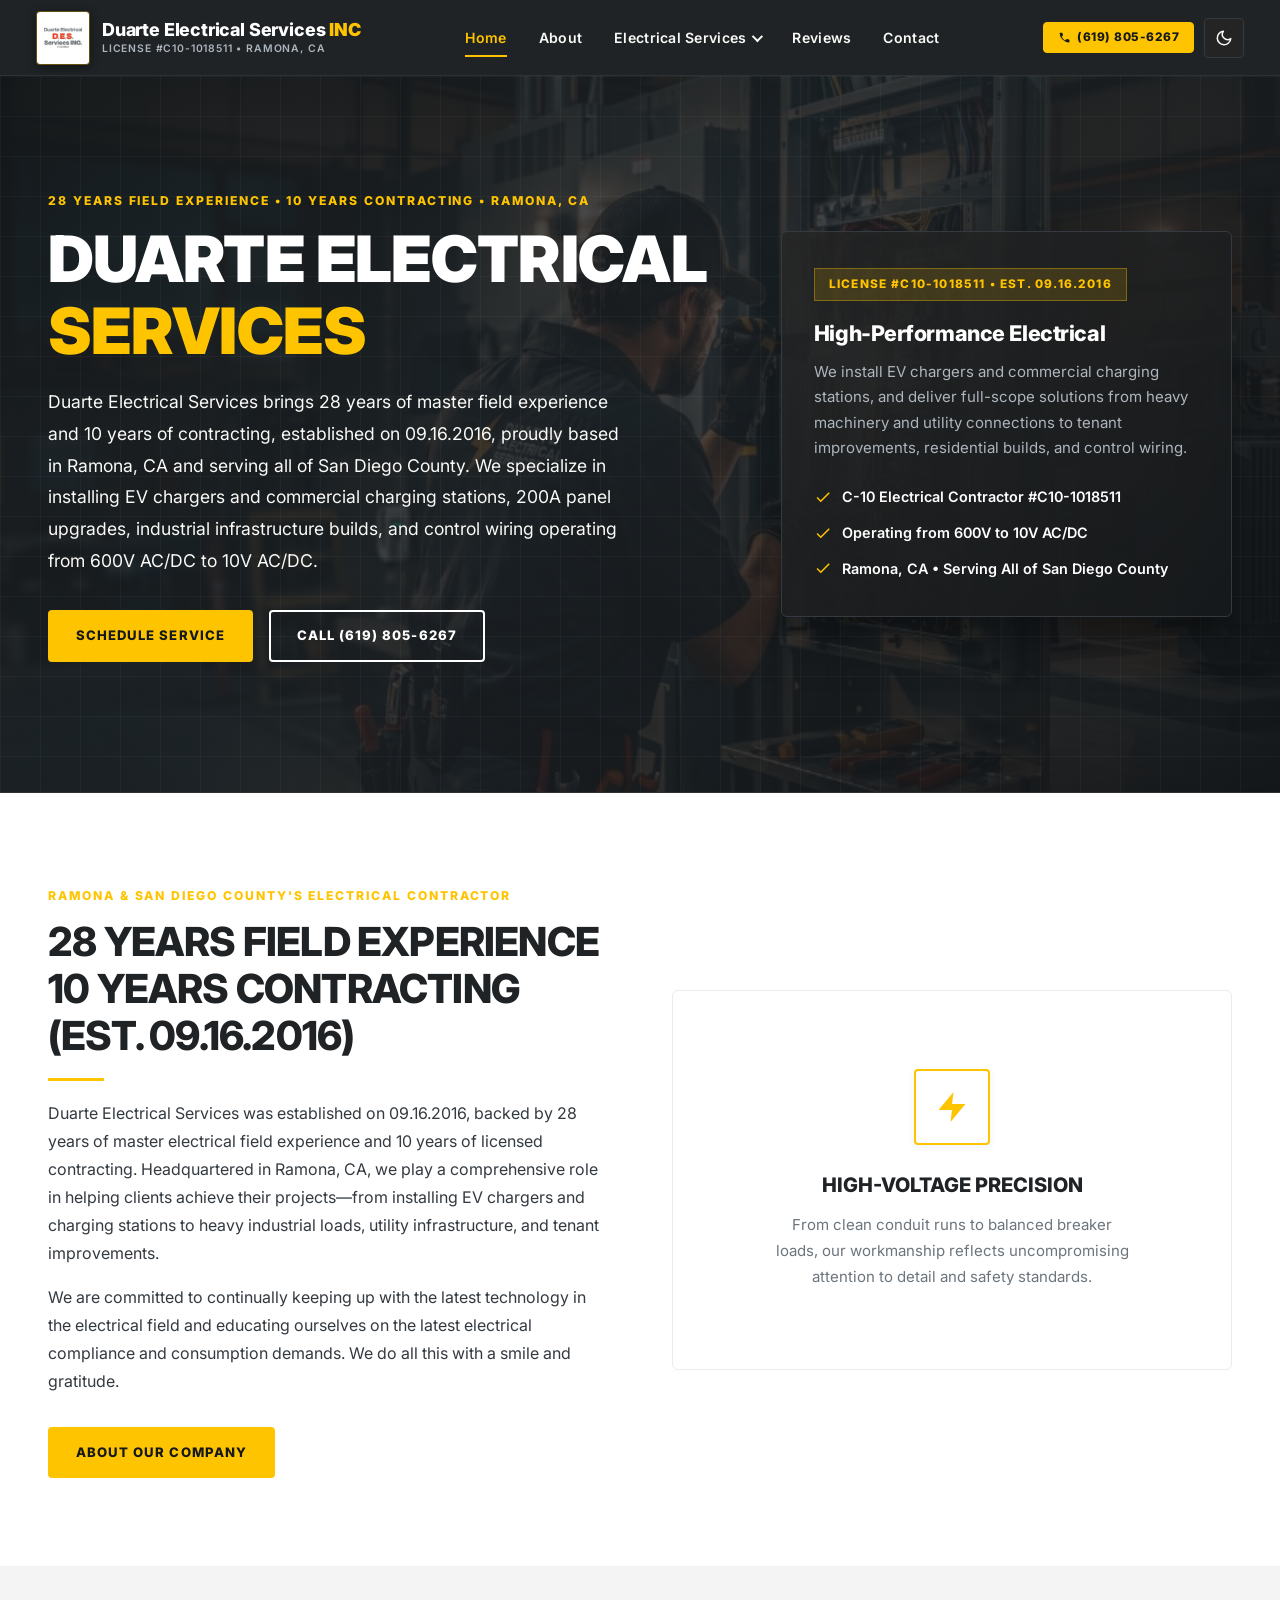
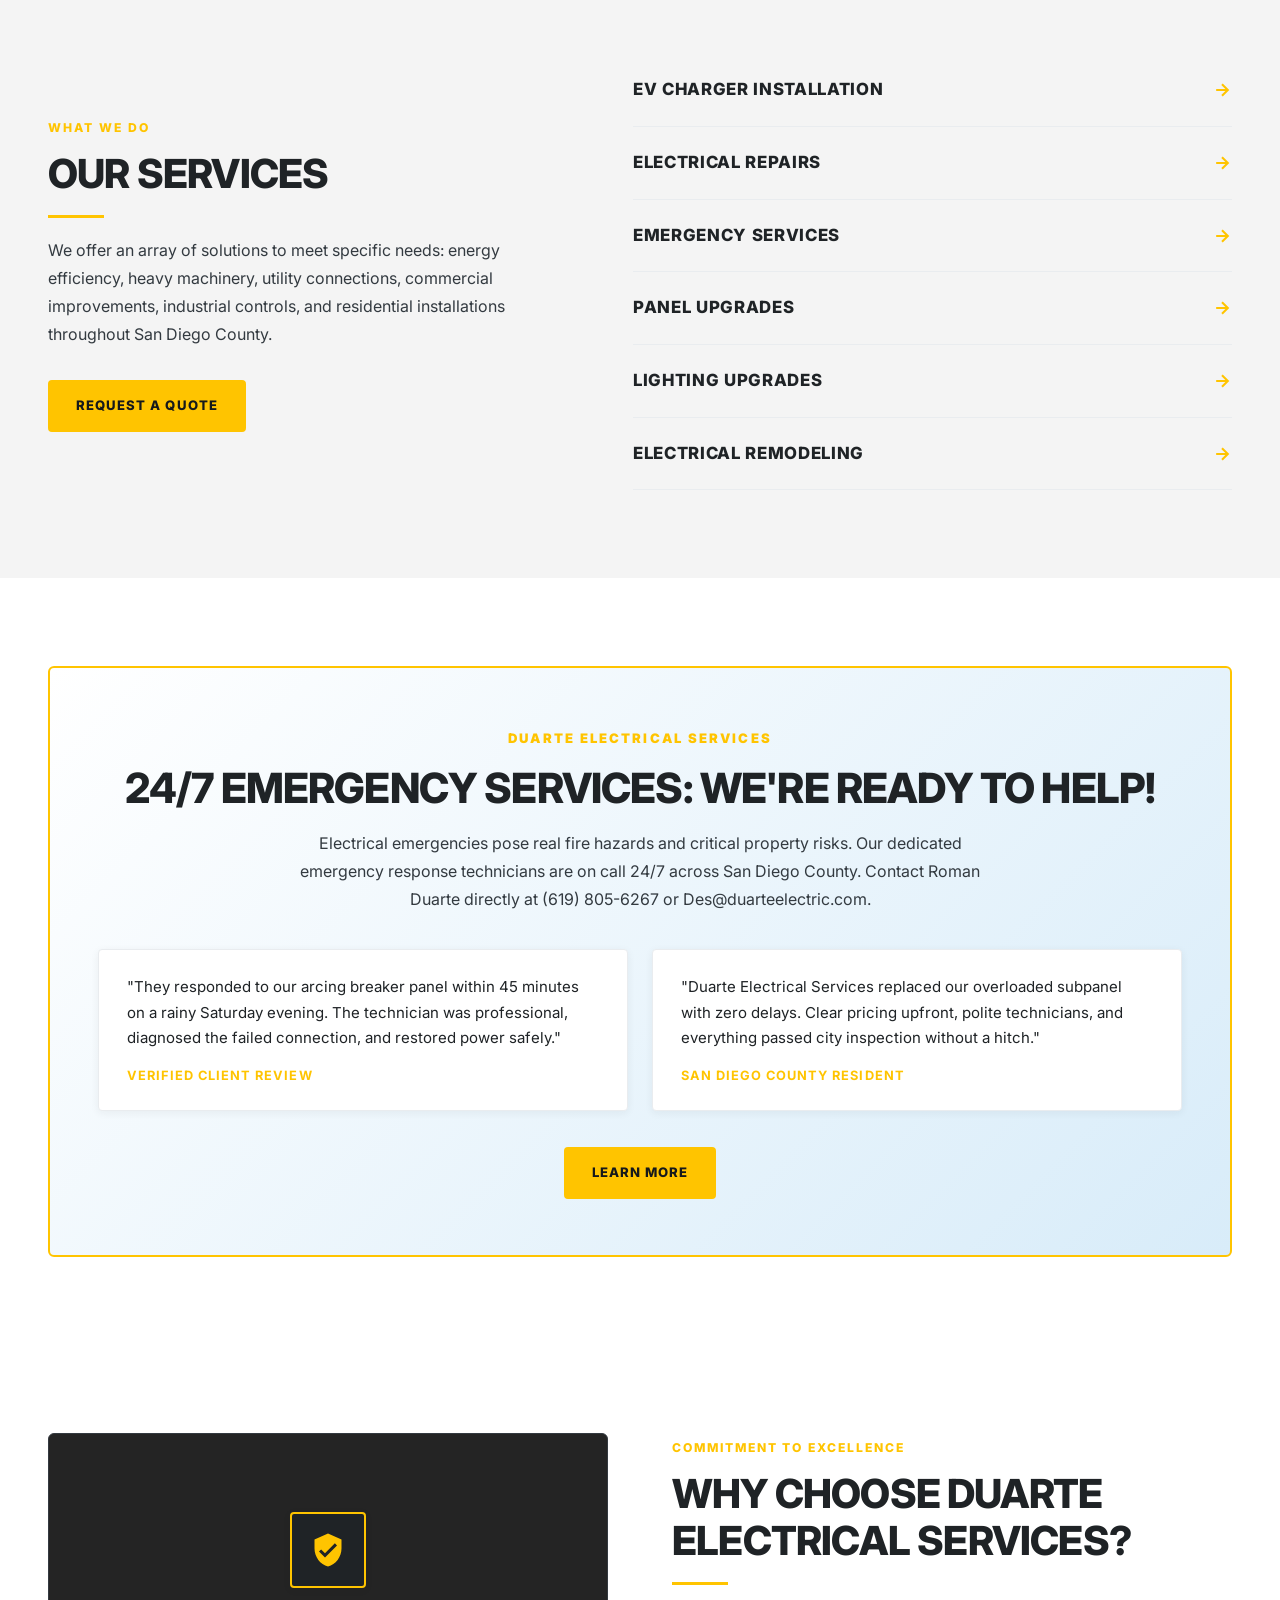
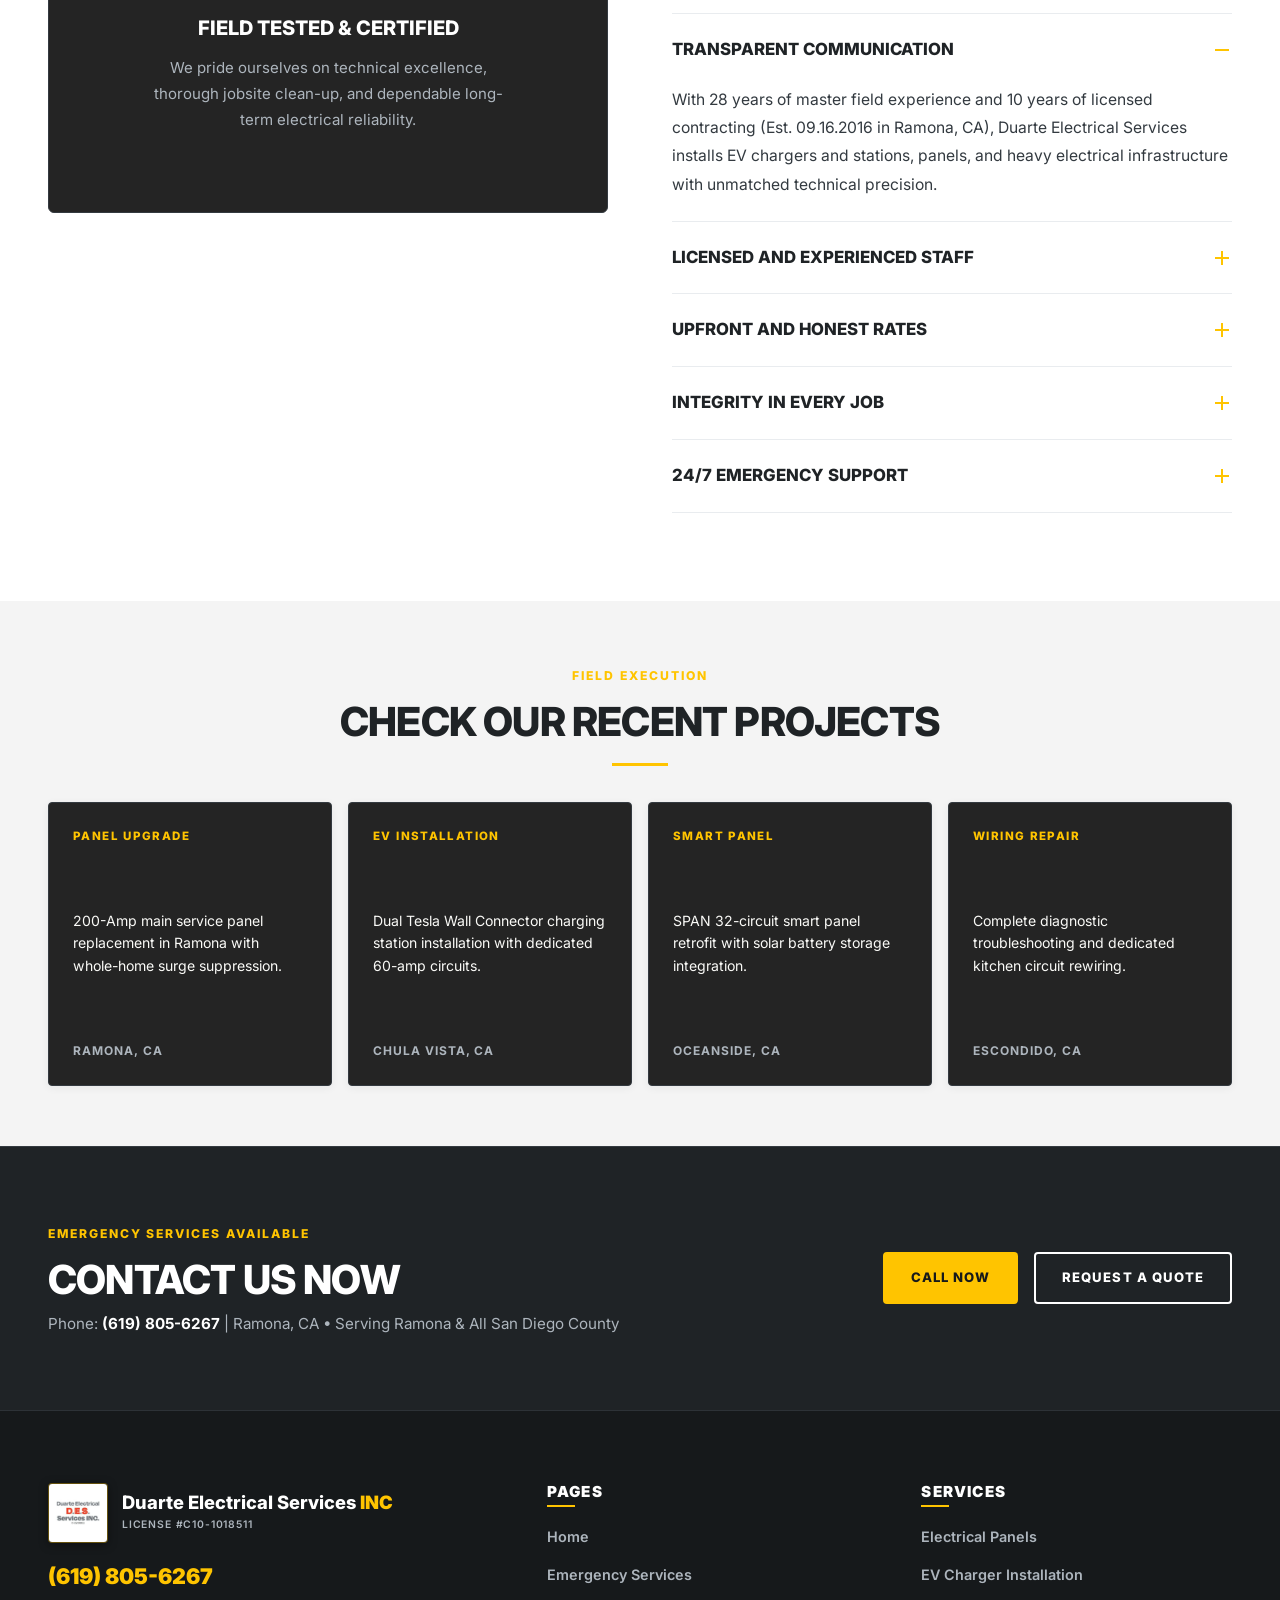
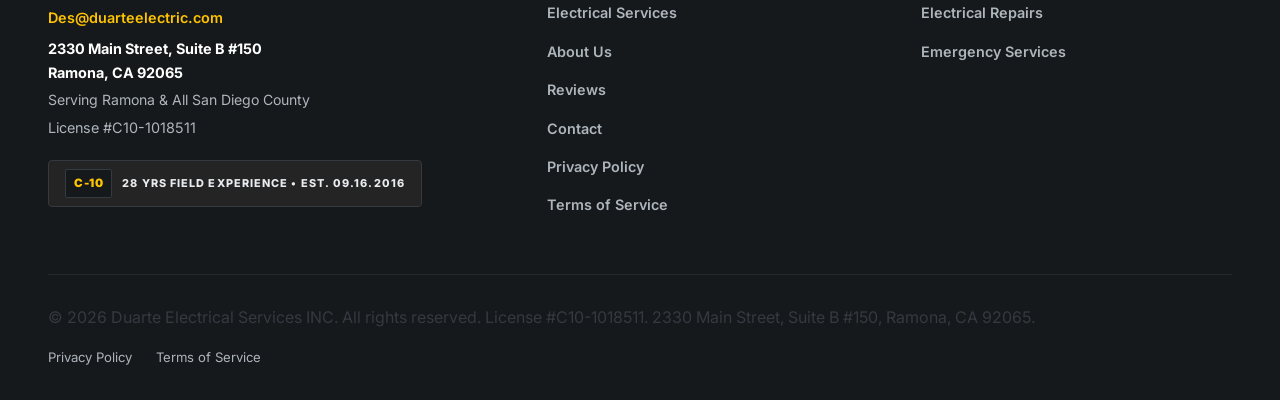
==== commit 2fd60c74: "Remove Our Partners section from home page" ====
--- a/index.html
+++ b/index.html
@@ -280,28 +280,6 @@
       </div>
     </section>
 
-    <!-- OUR PARTNERS (IMAGE 1) -->
-    <section class="section section-light" style="padding-top: 40px; padding-bottom: 40px;">
-      <div class="container">
-        <div class="partners-block">
-          <h3 class="partners-heading">Our Partners</h3>
-          <div class="partners-logo-grid">
-            <div class="partner-logo-box">
-              <div class="partner-name">Tesla</div>
-              <div class="partner-sub">Certified Partner</div>
-            </div>
-            <div class="partner-logo-box">
-              <div class="partner-name" style="color: var(--gold);">sunrun</div>
-              <div class="partner-sub">Approved Partner</div>
-            </div>
-            <div class="partner-logo-box">
-              <div class="partner-name">SPAN</div>
-              <div class="partner-sub">Smart Panel Installer</div>
-            </div>
-          </div>
-        </div>
-      </div>
-    </section>
 
     <!-- WHY CHOOSE DUARTE ELECTRICAL SERVICES -->
     <section class="section">
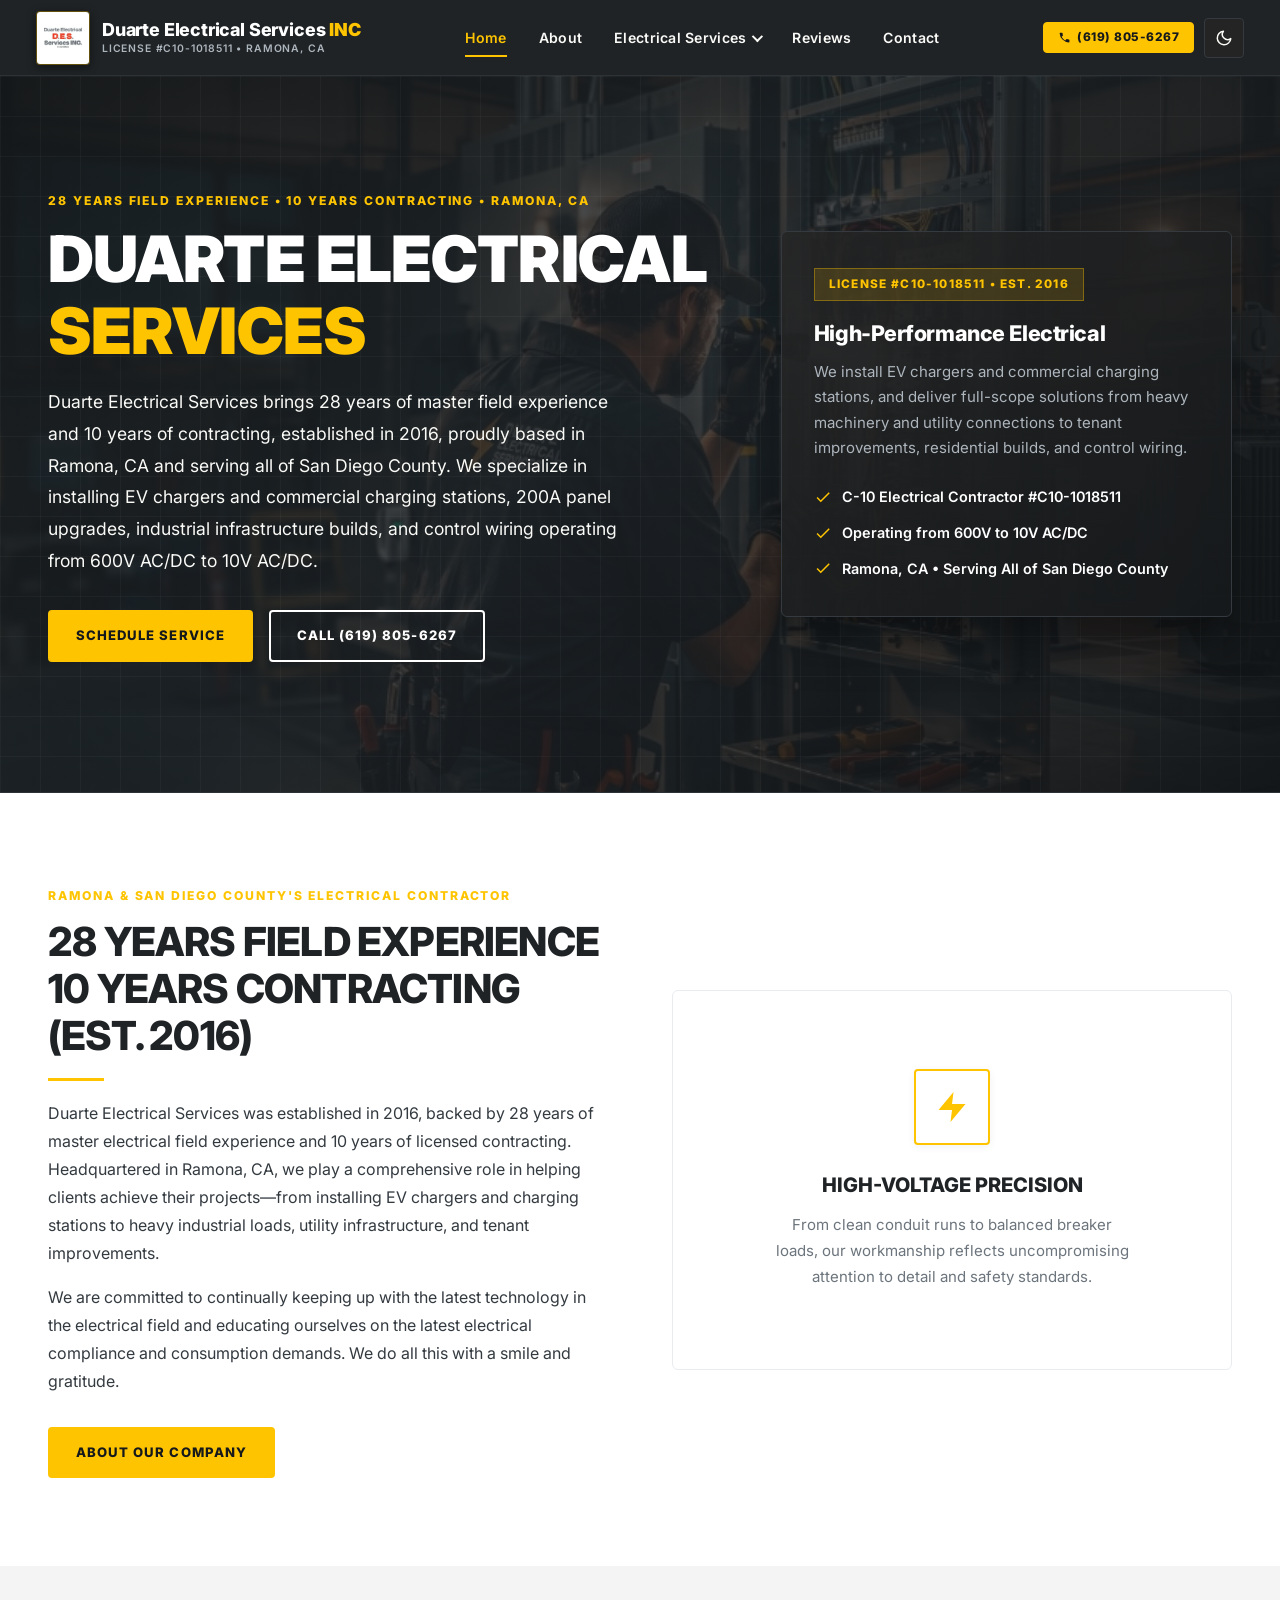
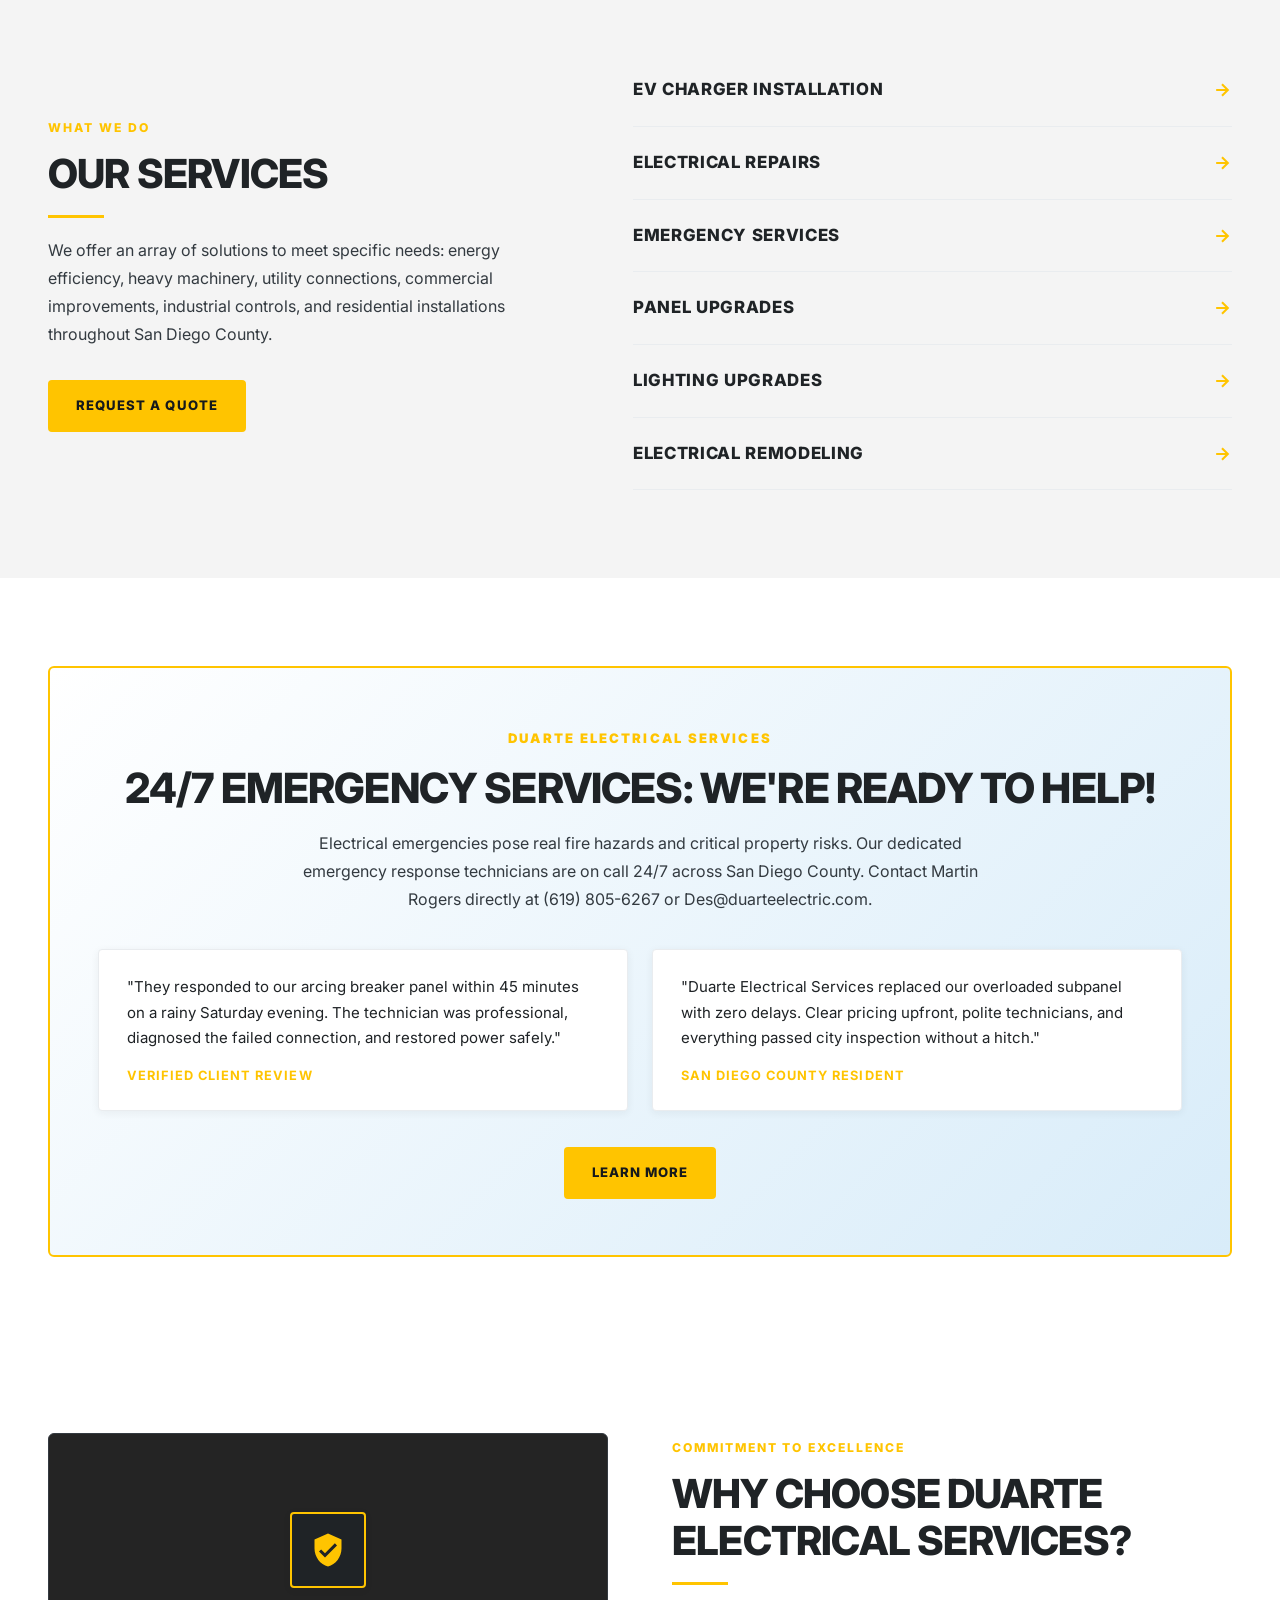
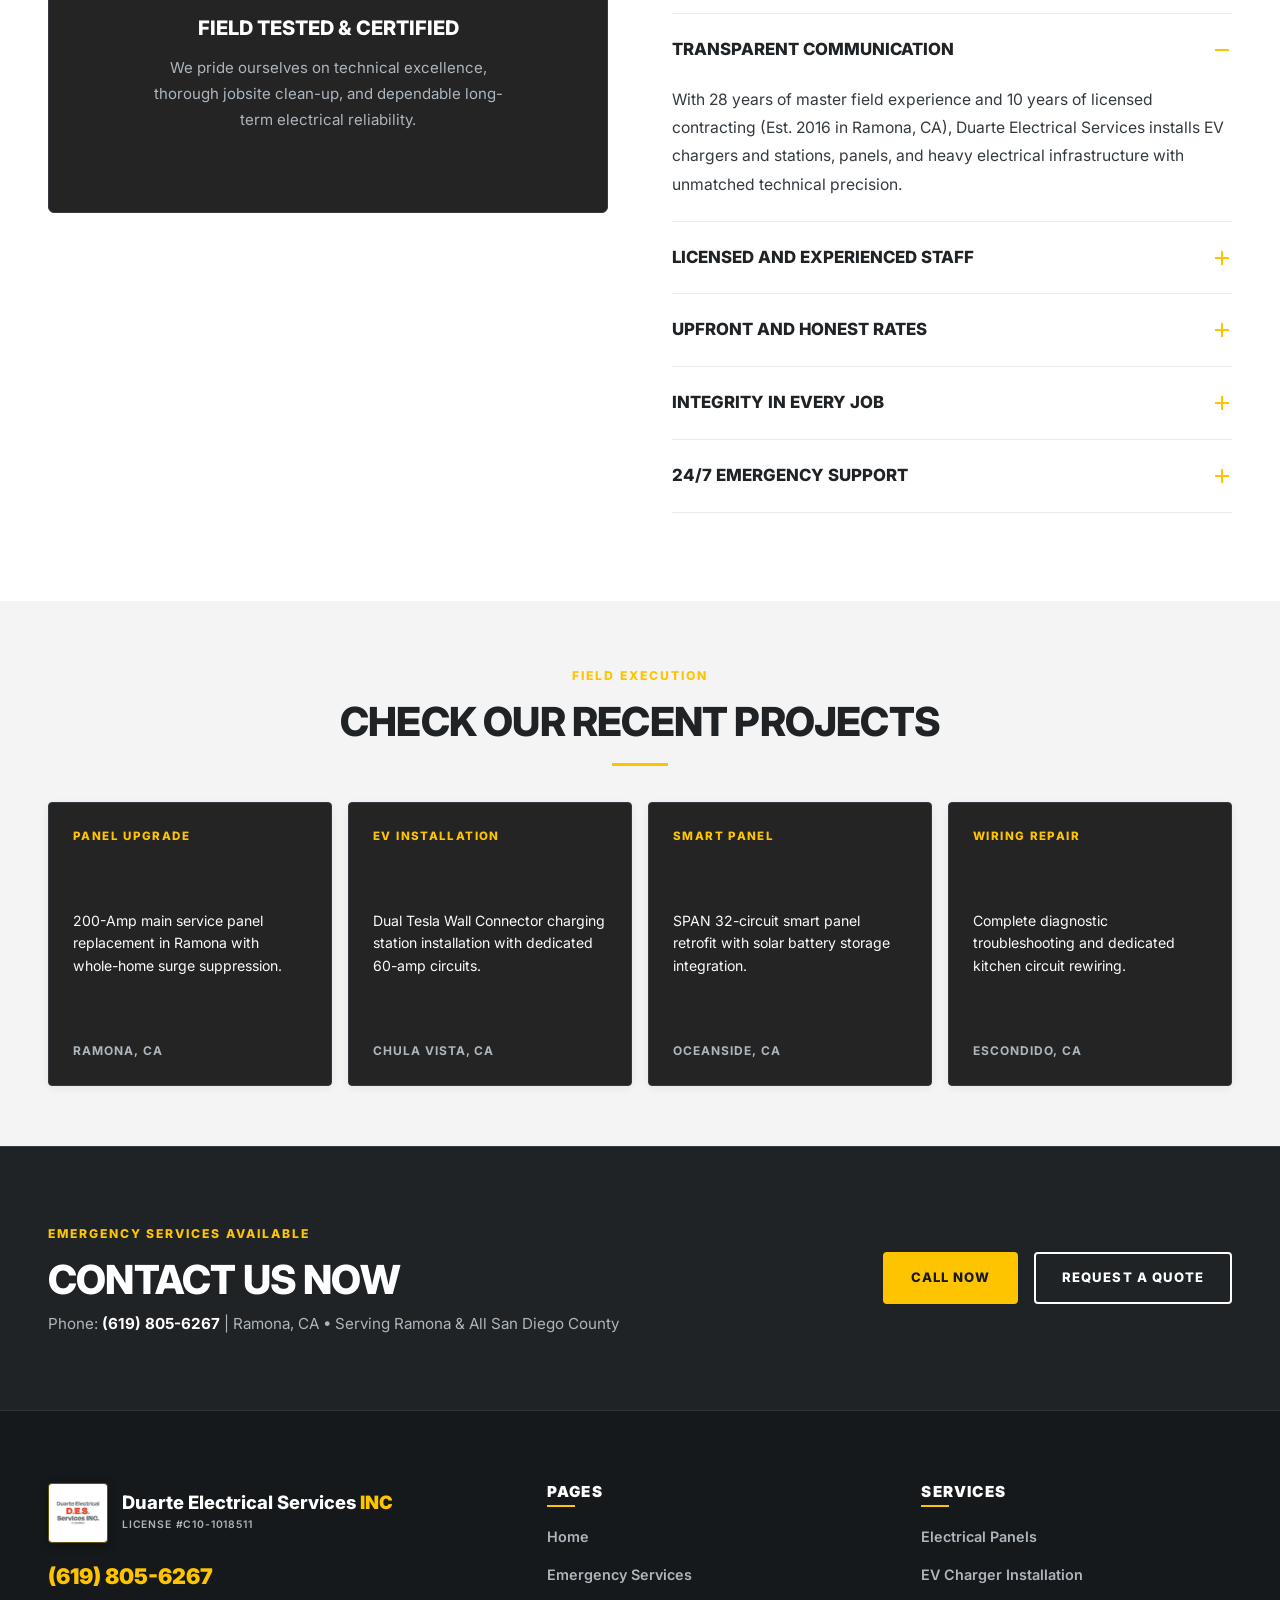
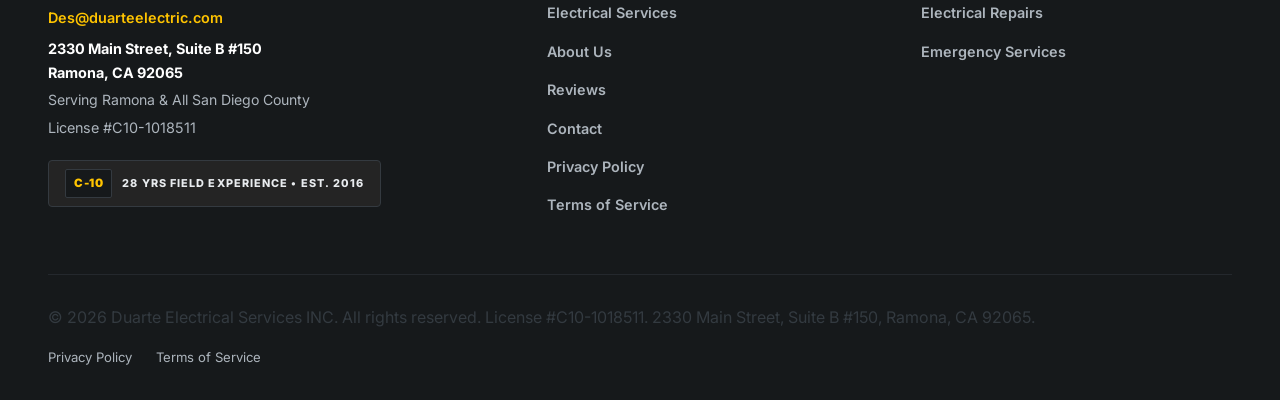
==== commit b2c439f3: "updarted" ====
--- a/index.html
+++ b/index.html
@@ -4,7 +4,7 @@
   <meta charset="UTF-8">
   <meta name="viewport" content="width=device-width, initial-scale=1.0">
   <title>Duarte Electrical Services INC | Ramona, CA & San Diego County Electricians</title>
-  <meta name="description" content="Duarte Electrical Services brings 28 years field experience and 10 years contracting (Est. 09.16.2016). Headquartered in Ramona, CA, installing EV chargers and stations, panel modernizations, and industrial electrical across San Diego County. License #C10-1018511.">
+  <meta name="description" content="Duarte Electrical Services brings 28 years field experience and 10 years contracting (Est. 2016). Headquartered in Ramona, CA, installing EV chargers and stations, panel modernizations, and industrial electrical across San Diego County. License #C10-1018511.">
   <link rel="icon" type="image/svg+xml" href="favicon.svg">
   <link rel="preconnect" href="https://fonts.googleapis.com">
   <link rel="preconnect" href="https://fonts.gstatic.com" crossorigin>
@@ -136,7 +136,7 @@
           <div class="hero-home-content">
             <span class="section-label section-label-gold">28 Years Field Experience &bull; 10 Years Contracting &bull; Ramona, CA</span>
             <h1>Duarte Electrical<br><span class="hero-highlight">Services</span></h1>
-            <p>Duarte Electrical Services brings 28 years of master field experience and 10 years of contracting, established on 09.16.2016, proudly based in Ramona, CA and serving all of San Diego County. We specialize in installing EV chargers and commercial charging stations, 200A panel upgrades, industrial infrastructure builds, and control wiring operating from 600V AC/DC to 10V AC/DC.</p>
+            <p>Duarte Electrical Services brings 28 years of master field experience and 10 years of contracting, established in 2016, proudly based in Ramona, CA and serving all of San Diego County. We specialize in installing EV chargers and commercial charging stations, 200A panel upgrades, industrial infrastructure builds, and control wiring operating from 600V AC/DC to 10V AC/DC.</p>
             <div class="hero-btn-group">
               <a href="contact.html" class="btn btn-blue">Schedule Service</a>
               <a href="tel:6198056267" class="btn btn-outline-white">Call (619) 805-6267</a>
@@ -144,7 +144,7 @@
           </div>
 
           <div class="hero-visual-card">
-            <div class="hero-visual-badge">License #C10-1018511 &bull; Est. 09.16.2016</div>
+            <div class="hero-visual-badge">License #C10-1018511 &bull; Est. 2016</div>
             <h3>High-Performance Electrical</h3>
             <p>We install EV chargers and commercial charging stations, and deliver full-scope solutions from heavy machinery and utility connections to tenant improvements, residential builds, and control wiring.</p>
             <div class="hero-feature-list">
@@ -178,9 +178,9 @@
         <div class="two-col-grid">
           <div>
             <span class="section-label">Ramona &amp; San Diego County's Electrical Contractor</span>
-            <h2>28 Years Field Experience  10 Years Contracting (Est. 09.16.2016)</h2>
+            <h2>28 Years Field Experience  10 Years Contracting (Est. 2016)</h2>
             <div class="divider-blue"></div>
-            <p>Duarte Electrical Services was established on 09.16.2016, backed by 28 years of master electrical field experience and 10 years of licensed contracting. Headquartered in Ramona, CA, we play a comprehensive role in helping clients achieve their projects—from installing EV chargers and charging stations to heavy industrial loads, utility infrastructure, and tenant improvements.</p>
+            <p>Duarte Electrical Services was established in 2016, backed by 28 years of master electrical field experience and 10 years of licensed contracting. Headquartered in Ramona, CA, we play a comprehensive role in helping clients achieve their projects—from installing EV chargers and charging stations to heavy industrial loads, utility infrastructure, and tenant improvements.</p>
             <p style="margin-top: 16px;">We are committed to continually keeping up with the latest technology in the electrical field and educating ourselves on the latest electrical compliance and consumption demands. We do all this with a smile and gratitude.</p>
             <div style="margin-top: 32px;">
               <a href="about.html" class="btn btn-blue">About Our Company</a>
@@ -262,7 +262,7 @@
         <div class="emergency-callout-card">
           <span class="emergency-tag">Duarte Electrical Services</span>
           <h2>24/7 Emergency Services: We're Ready to Help!</h2>
-          <p style="max-width: 720px; margin: 0 auto; color: var(--text-body);">Electrical emergencies pose real fire hazards and critical property risks. Our dedicated emergency response technicians are on call 24/7 across San Diego County. Contact Roman Duarte directly at (619) 805-6267 or Des@duarteelectric.com.</p>
+          <p style="max-width: 720px; margin: 0 auto; color: var(--text-body);">Electrical emergencies pose real fire hazards and critical property risks. Our dedicated emergency response technicians are on call 24/7 across San Diego County. Contact Martin Rogers directly at (619) 805-6267 or Des@duarteelectric.com.</p>
 
           <div class="emergency-card-grid">
             <div class="emergency-quote-box">
@@ -308,7 +308,7 @@
                 </div>
                 <div class="accordion-content">
                   <div class="accordion-content-inner">
-                    With 28 years of master field experience and 10 years of licensed contracting (Est. 09.16.2016 in Ramona, CA), Duarte Electrical Services installs EV chargers and stations, panels, and heavy electrical infrastructure with unmatched technical precision.
+                    With 28 years of master field experience and 10 years of licensed contracting (Est. 2016 in Ramona, CA), Duarte Electrical Services installs EV chargers and stations, panels, and heavy electrical infrastructure with unmatched technical precision.
                   </div>
                 </div>
               </div>
@@ -442,7 +442,7 @@
 
           <div class="bbb-badge-box">
             <span class="bbb-symbol">C-10</span>
-            <span class="bbb-text">28 Yrs Field Experience &bull; Est. 09.16.2016</span>
+            <span class="bbb-text">28 Yrs Field Experience &bull; Est. 2016</span>
           </div>
         </div>
 
--- a/css/style.css
+++ b/css/style.css
@@ -2037,7 +2037,8 @@
   margin-bottom: 14px;
 }
 
-.about-contact-name {
+.about-contact-name,
+.about-detail-val {
   font-size: 1.15rem;
   font-weight: 800;
   color: var(--navy-deep);
@@ -2352,6 +2353,7 @@
 html.dark-mode .about-lead-statement,
 html.dark-mode .about-solutions-title,
 html.dark-mode .about-contact-name,
+html.dark-mode .about-detail-val,
 html.dark-mode .lead-gen-card,
 html.dark-mode .lead-gen-card h3,
 html.dark-mode .lead-gen-card p,
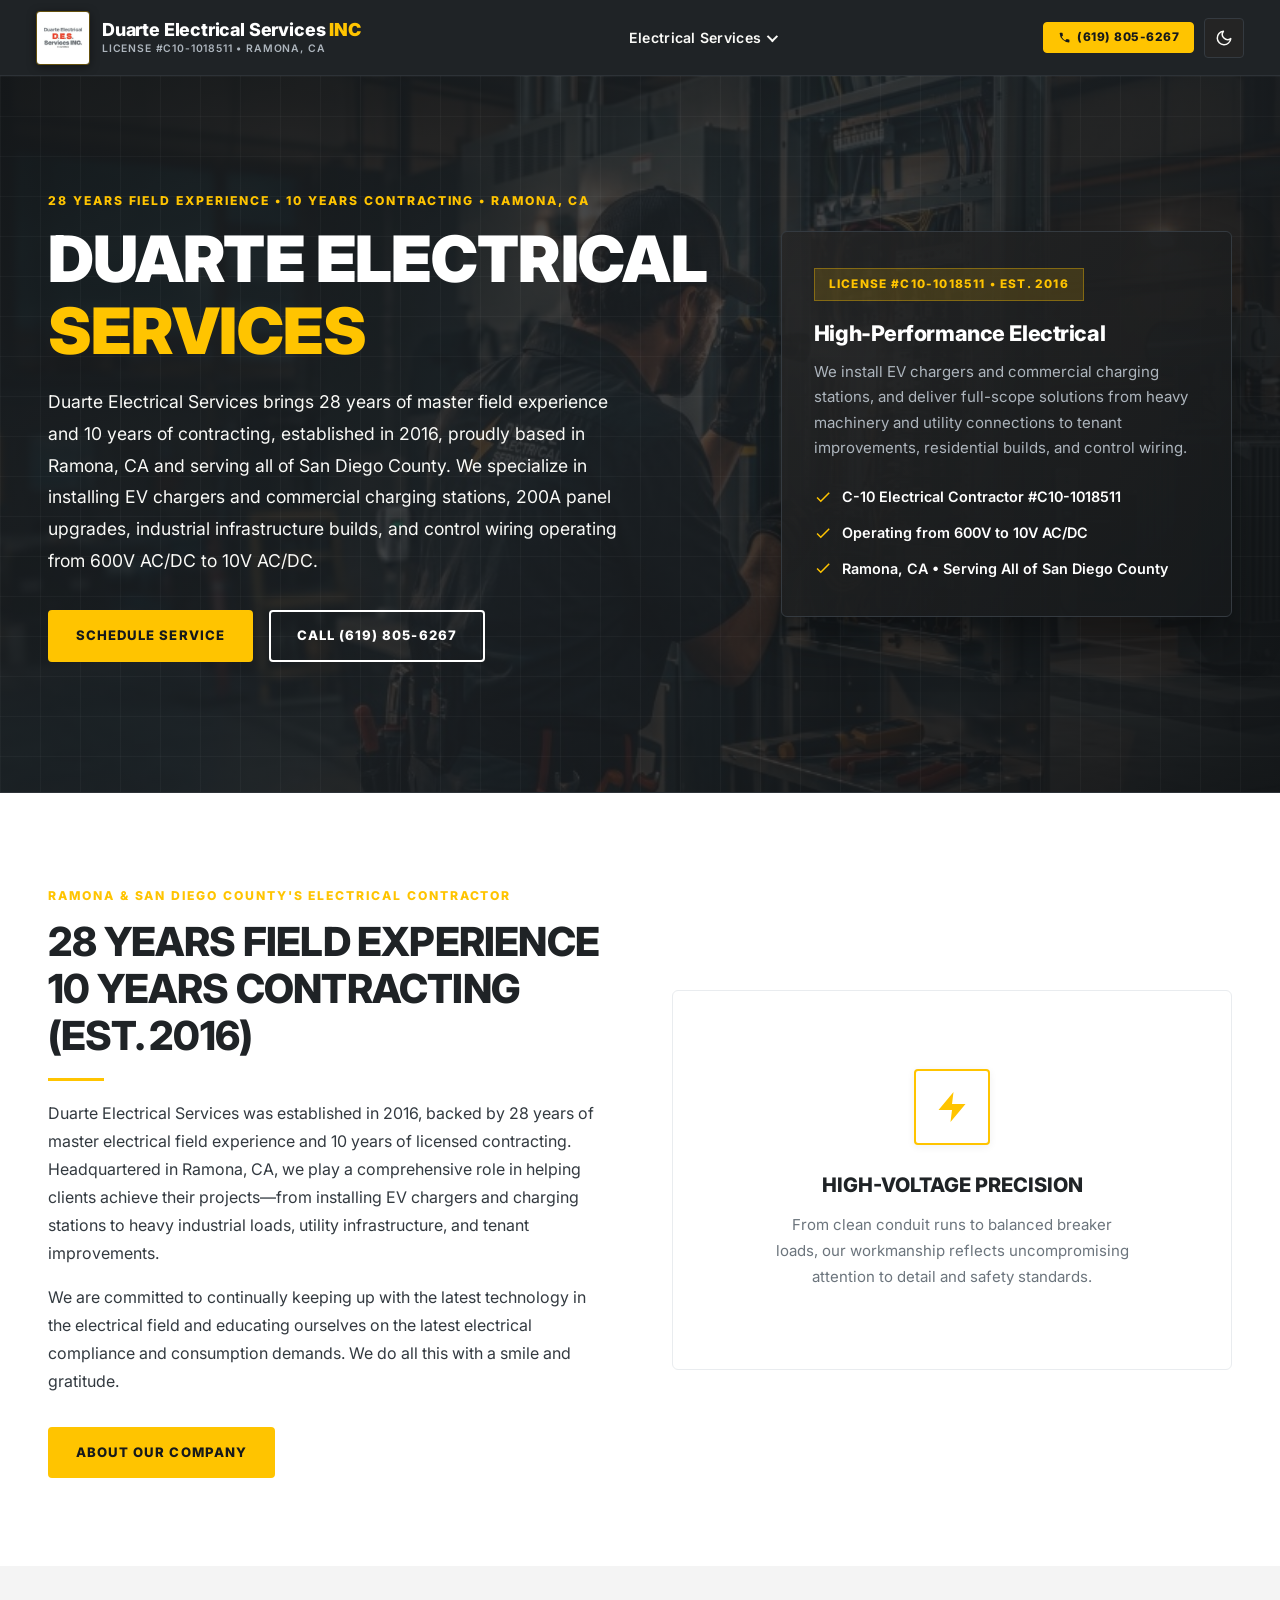
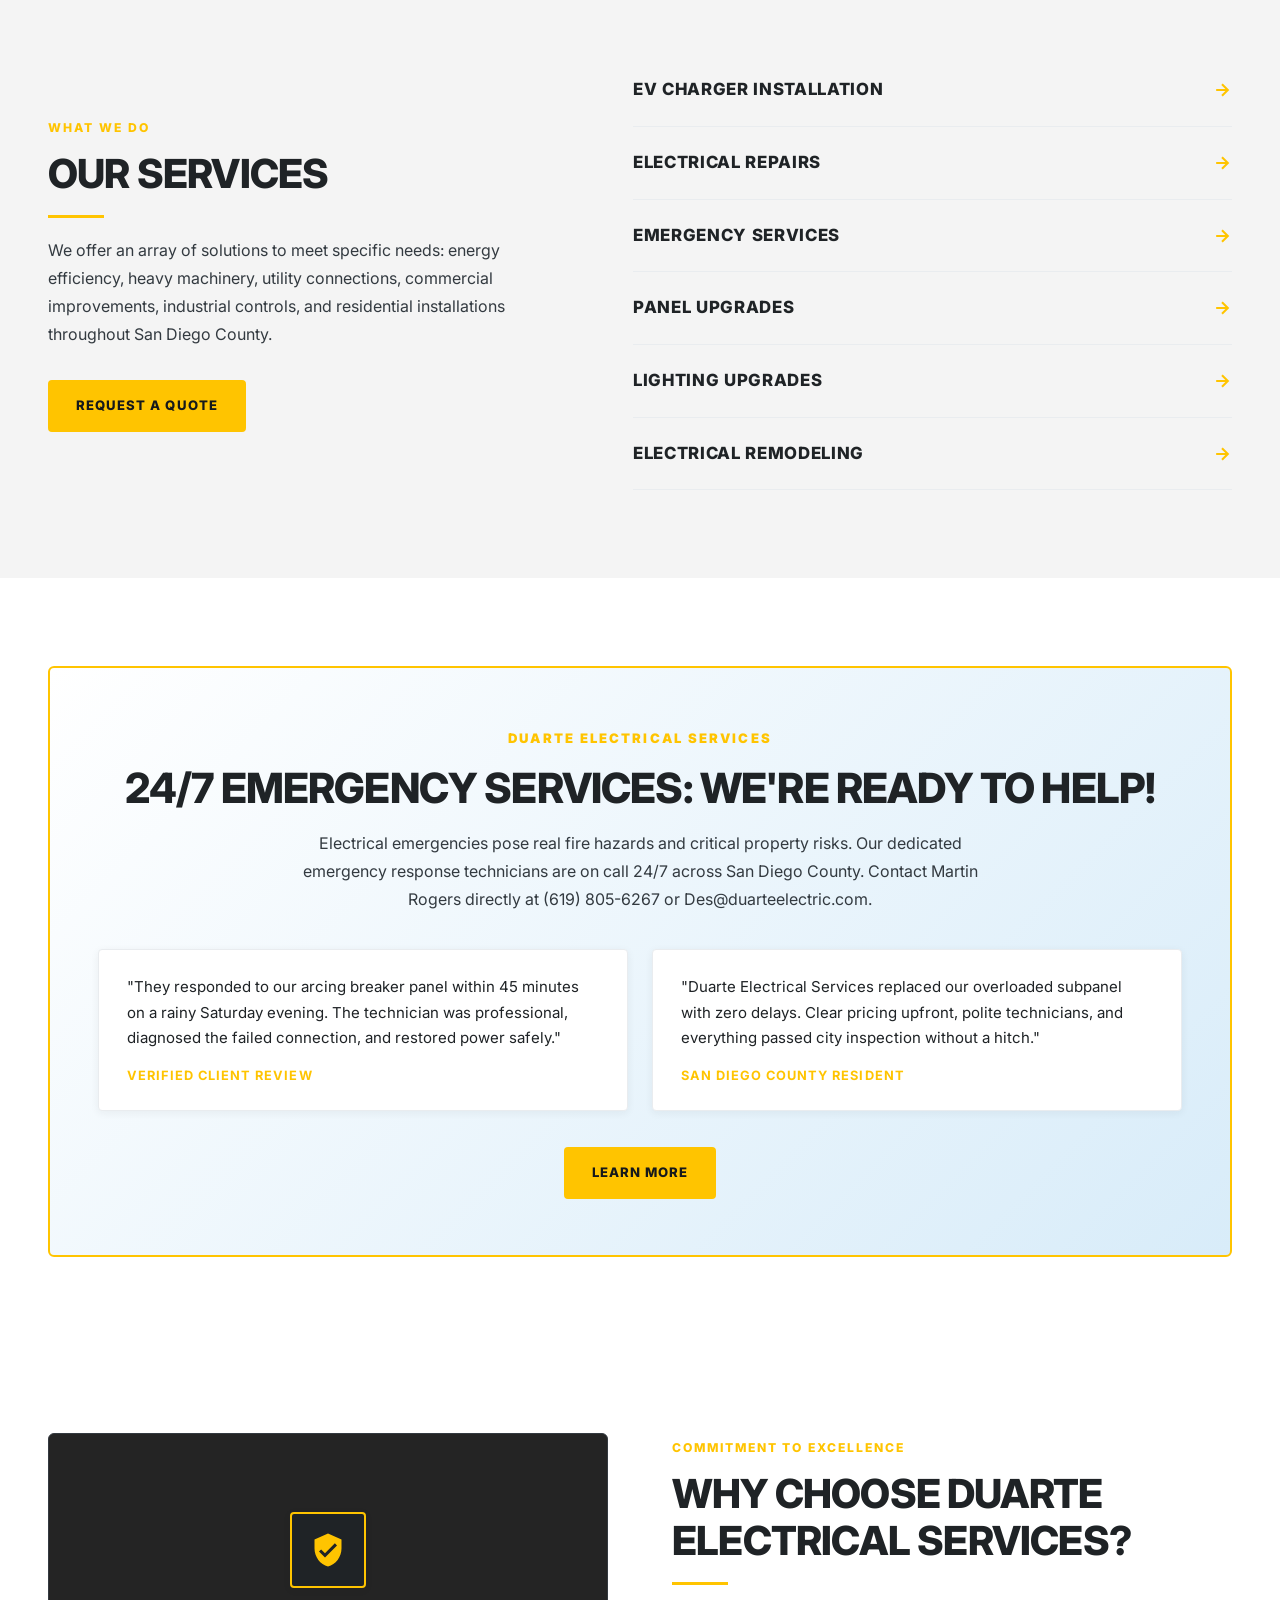
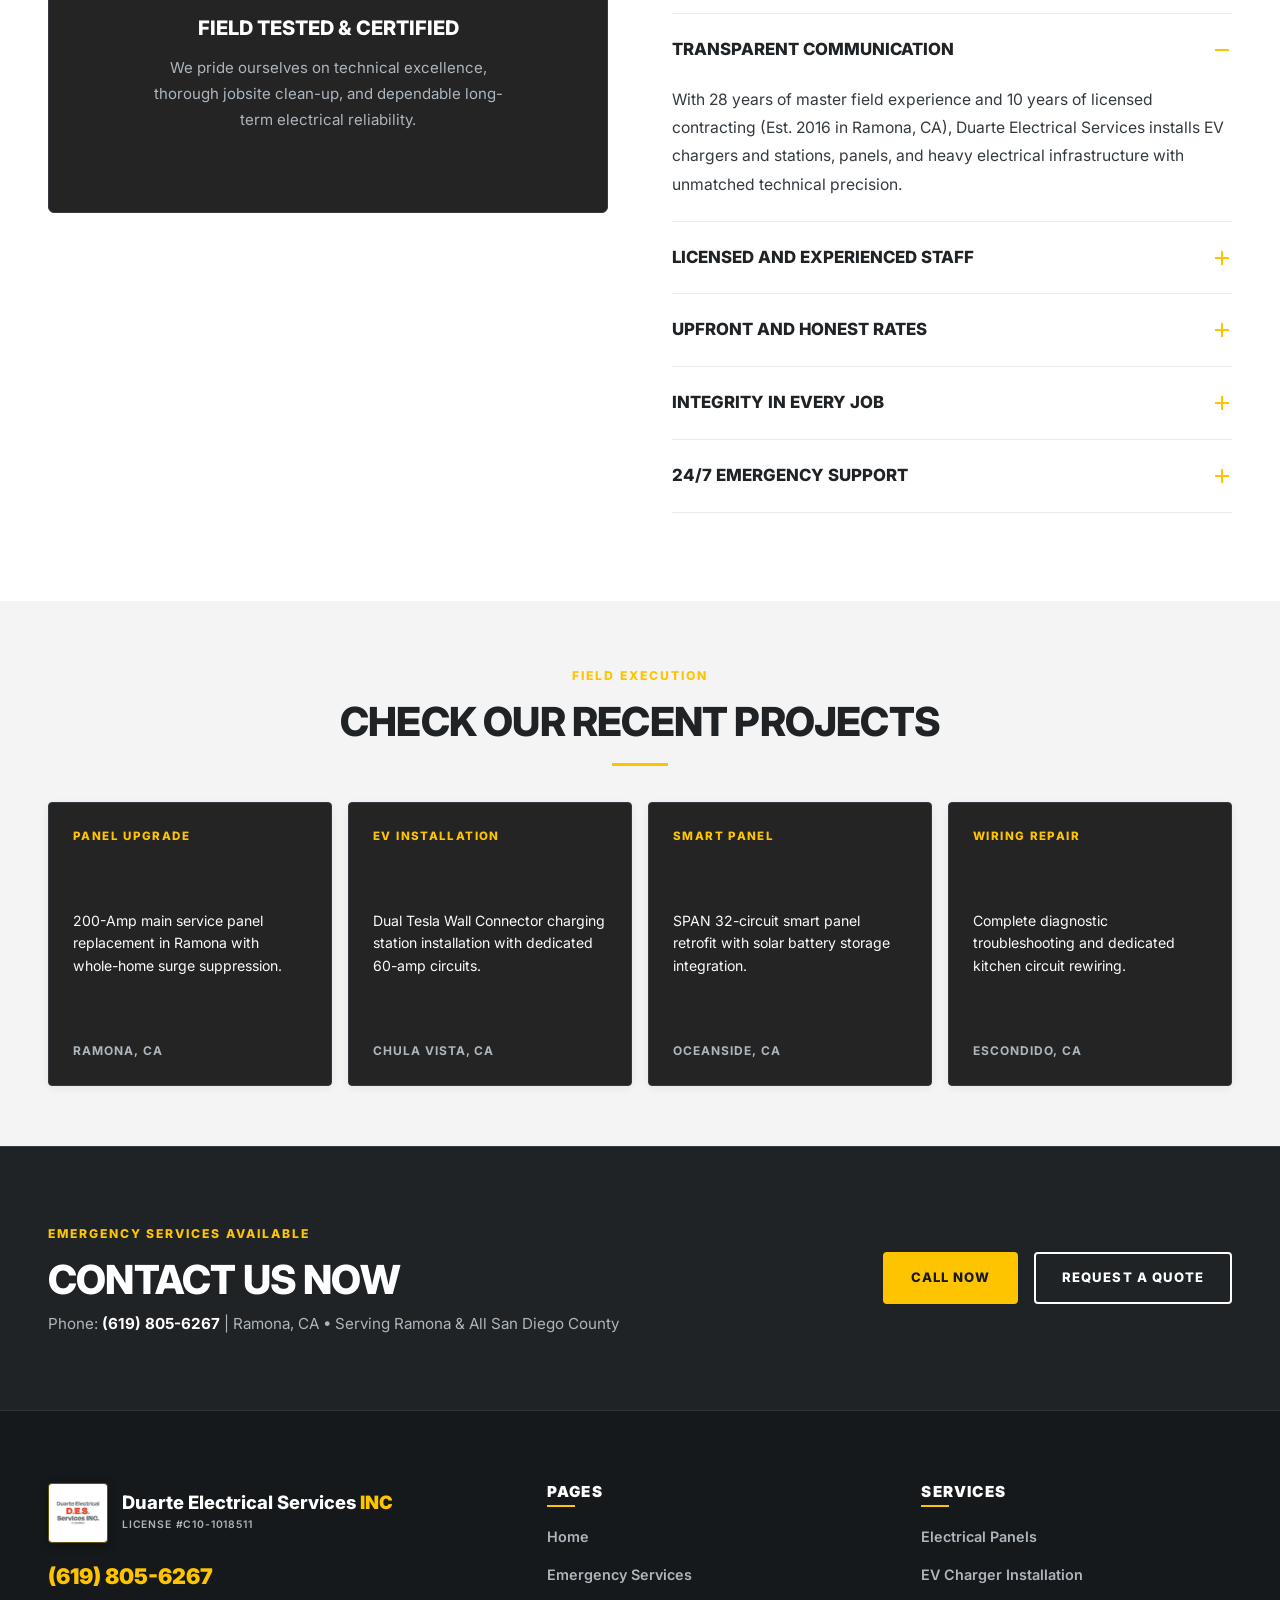
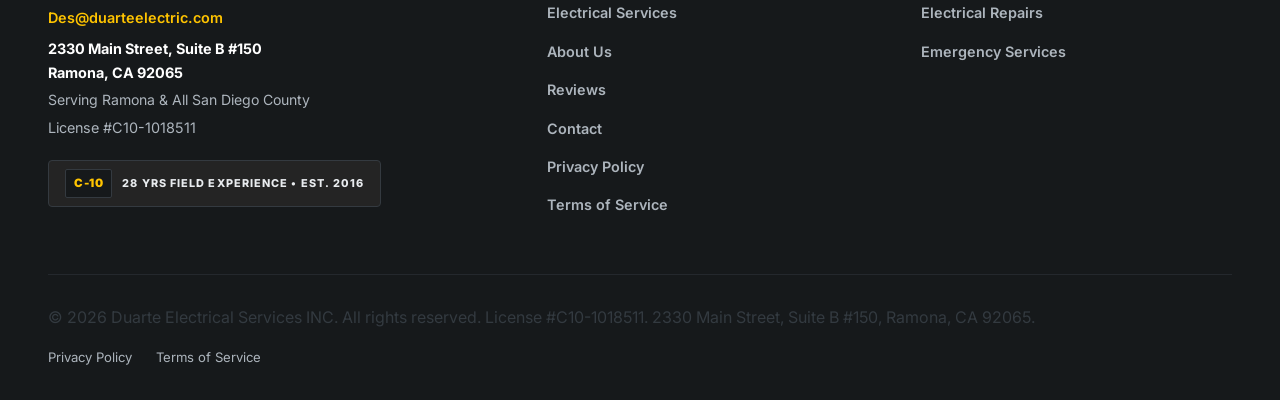
==== commit 4d1d4d92: "added" ====
--- a/index.html
+++ b/index.html
@@ -35,8 +35,8 @@
 
       <!-- Desktop Nav -->
       <nav class="nav-menu">
-        <a href="index.html" class="nav-link active">Home</a>
-        <a href="about.html" class="nav-link">About</a>
+        <a href="index.html" class="nav-link active"></a>
+        <a href="about.html" class="nav-link"></a>
         <div class="nav-item-dropdown">
           <a href="electrical-panels.html" class="nav-link dropdown-trigger">
             Electrical Services <span class="dropdown-caret"></span>
@@ -48,8 +48,8 @@
             <a href="emergency-services.html" class="dropdown-item">Emergency Services</a>
           </div>
         </div>
-        <a href="reviews.html" class="nav-link">Reviews</a>
-        <a href="contact.html" class="nav-link">Contact</a>
+        <a href="reviews.html" class="nav-link"></a>
+        <a href="contact.html" class="nav-link"></a>
       </nav>
 
             <div class="nav-right-actions">
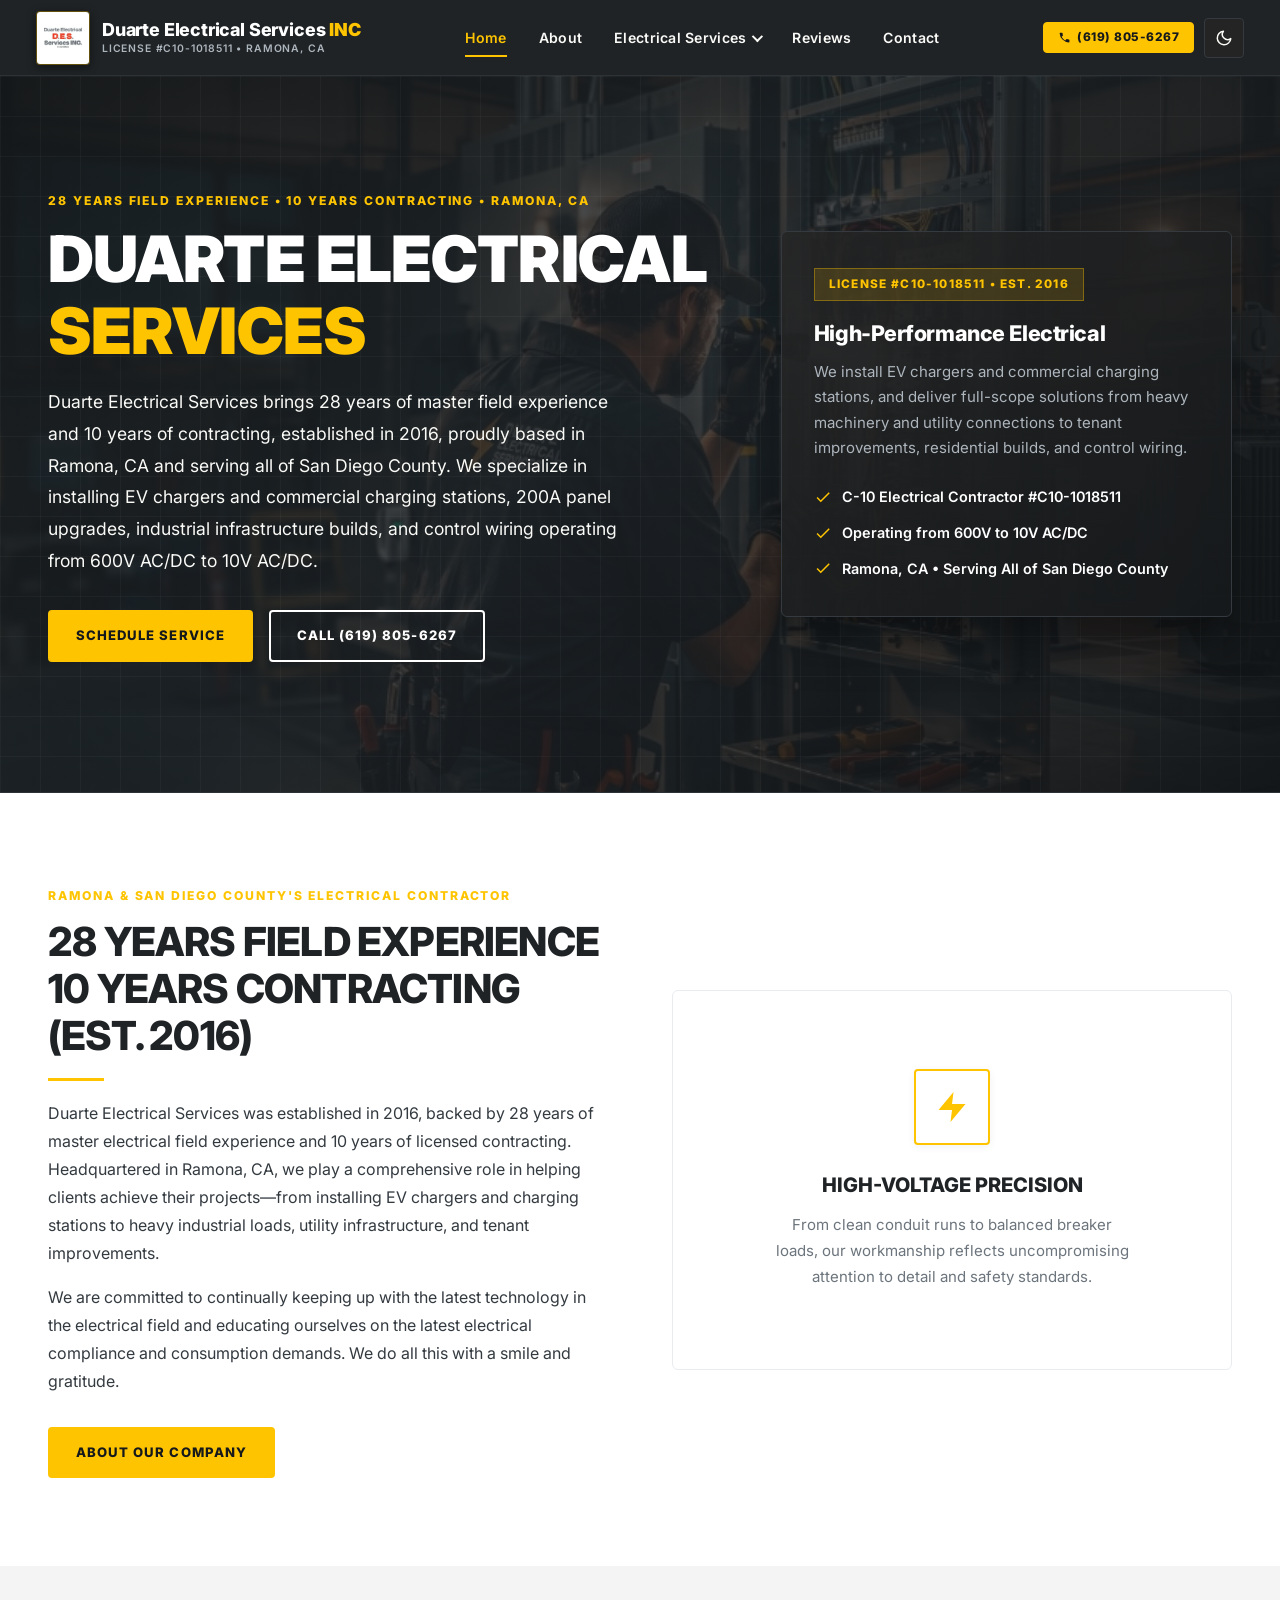
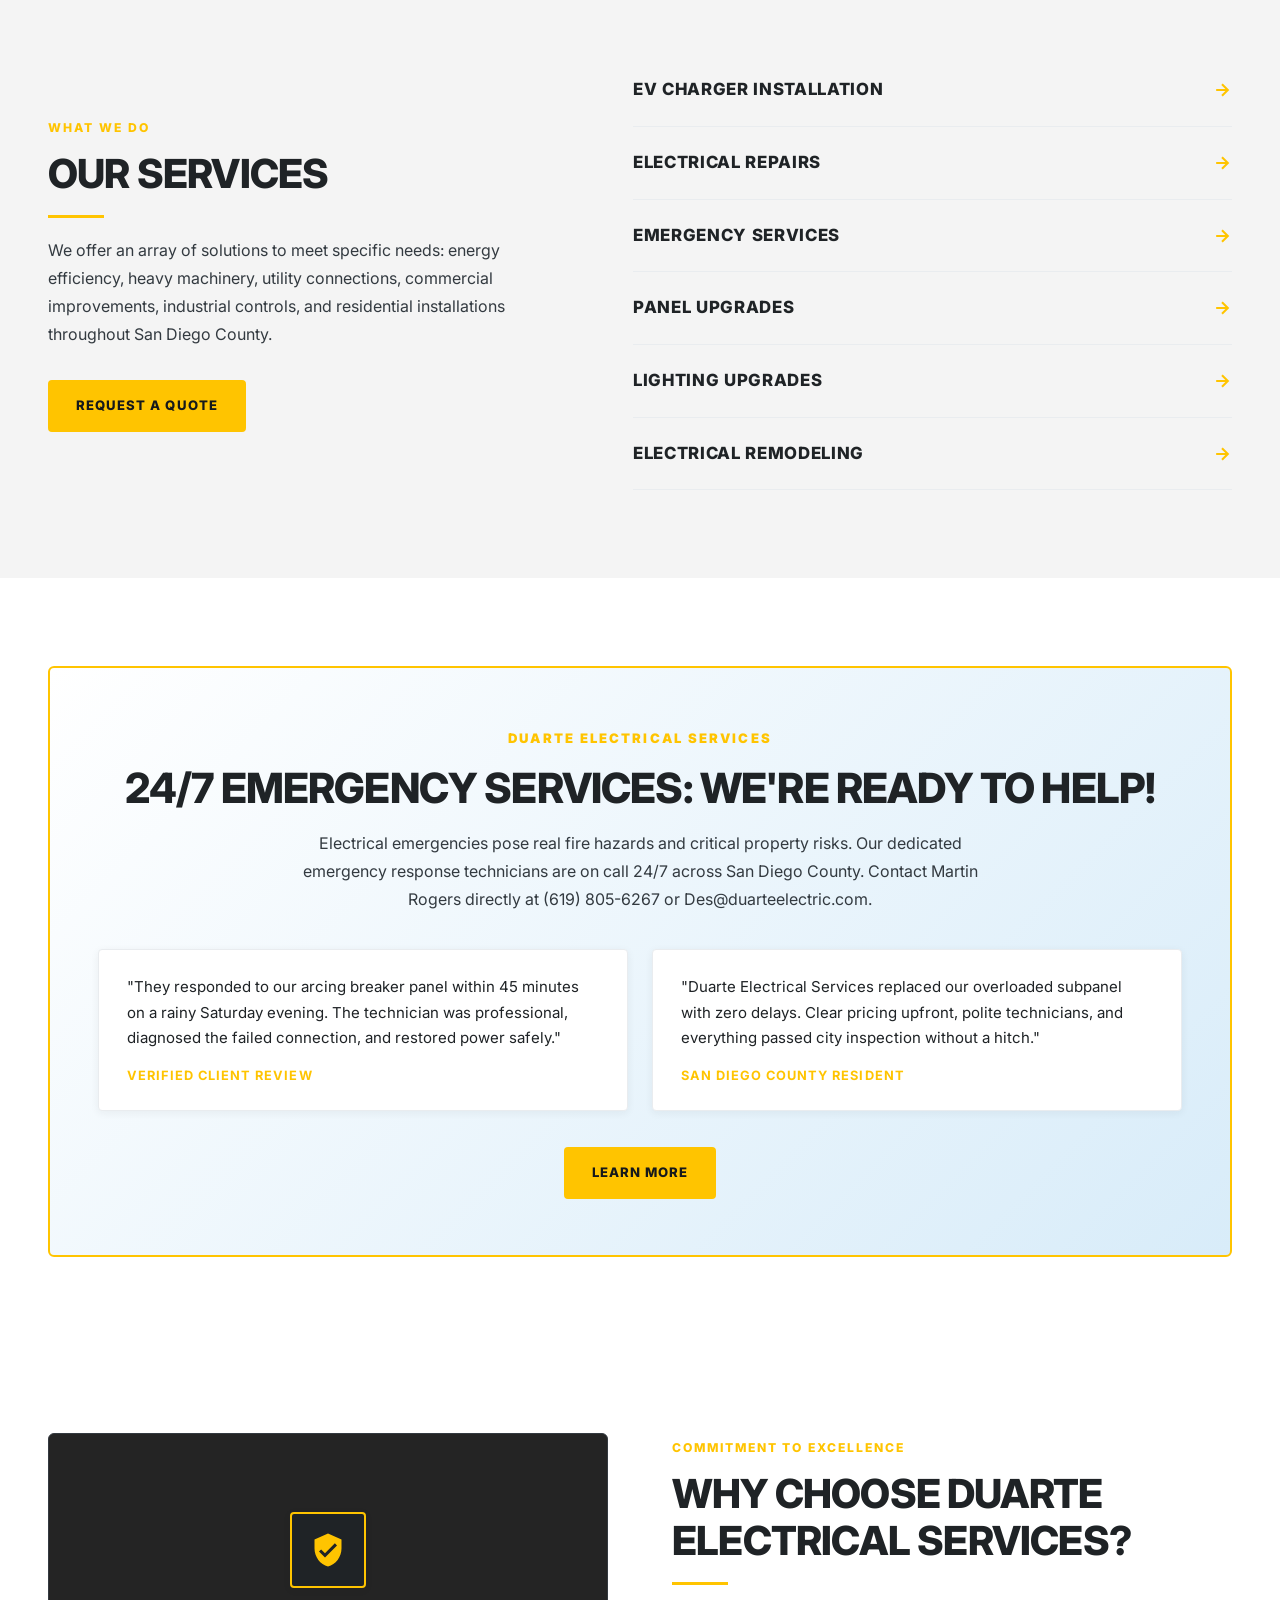
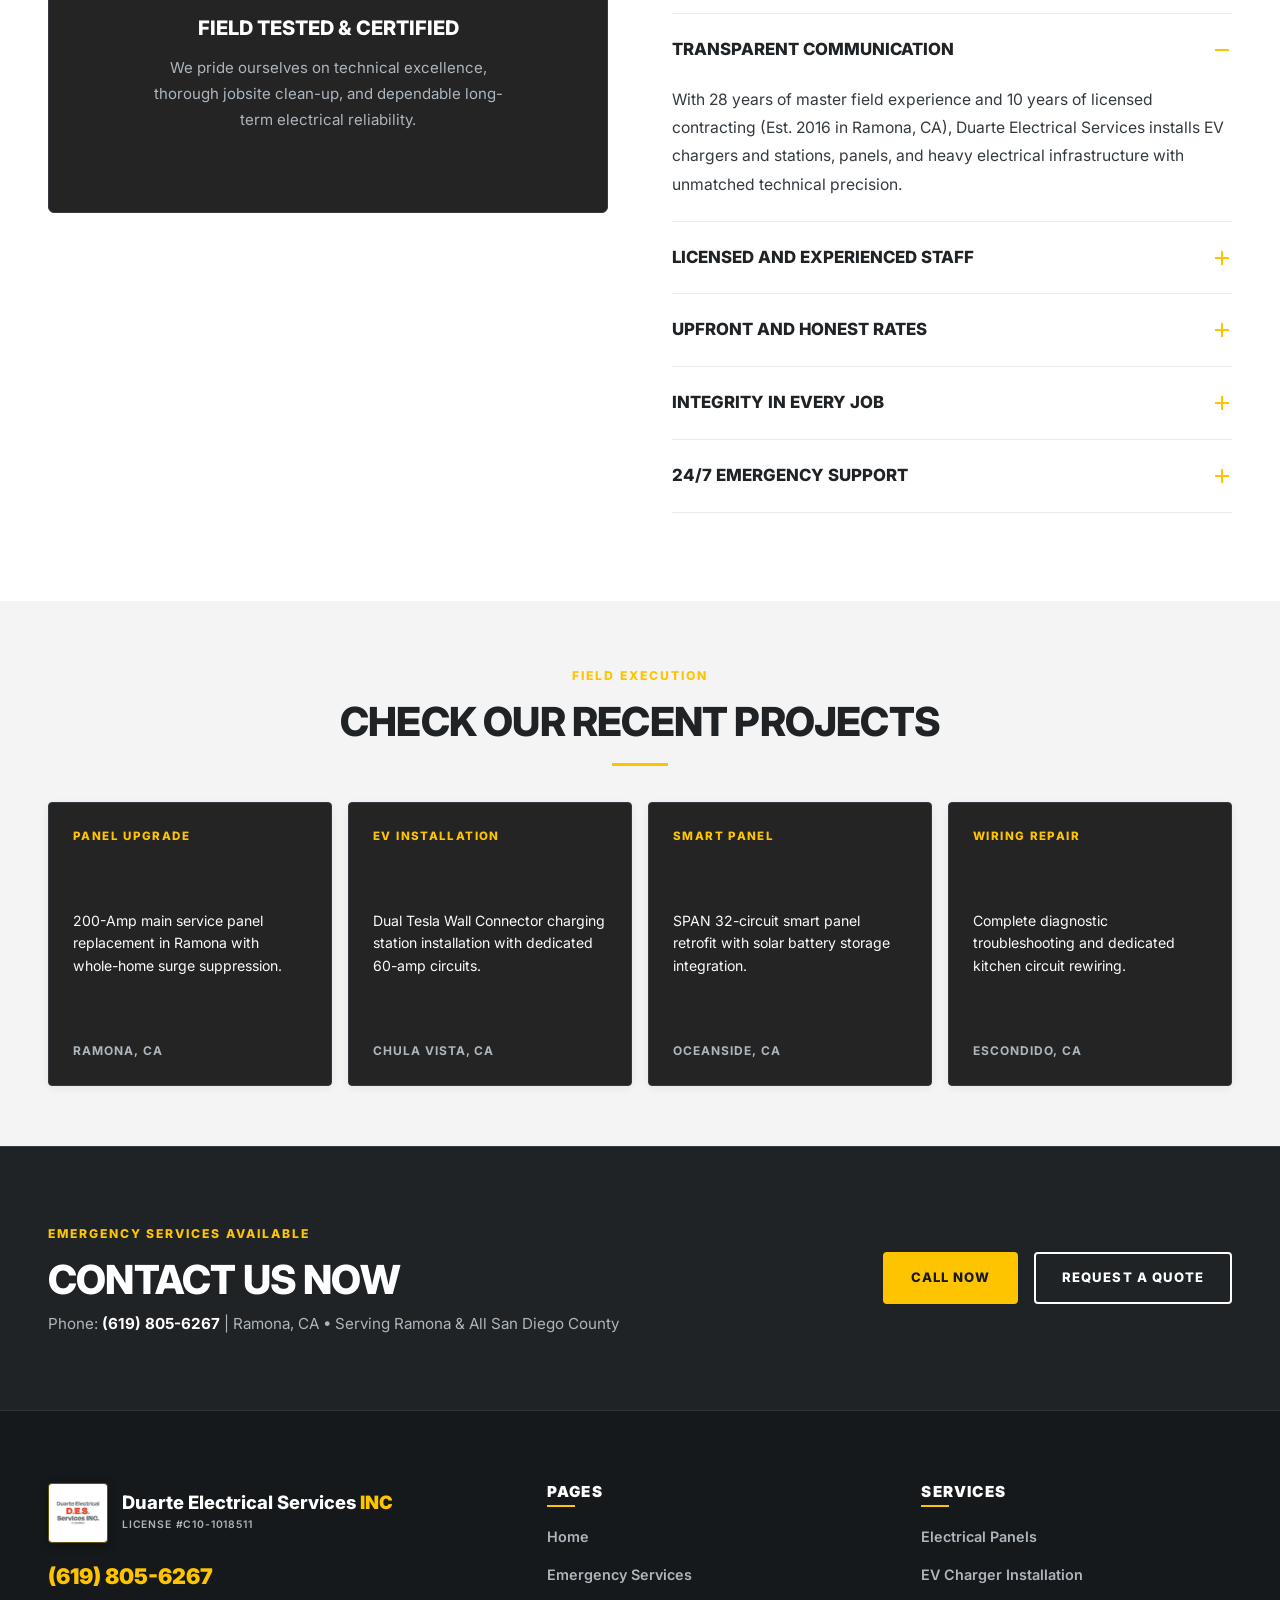
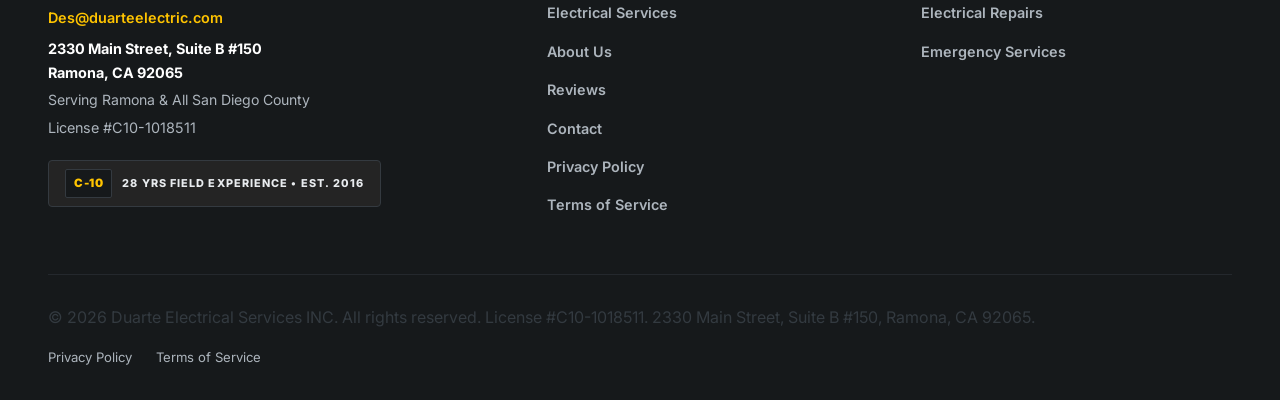
==== commit f8c666fb: "added" ====
--- a/index.html
+++ b/index.html
@@ -35,8 +35,8 @@
 
       <!-- Desktop Nav -->
       <nav class="nav-menu">
-        <a href="index.html" class="nav-link active"></a>
-        <a href="about.html" class="nav-link"></a>
+        <a href="index.html" class="nav-link active">Home</a>
+        <a href="about.html" class="nav-link">About</a>
         <div class="nav-item-dropdown">
           <a href="electrical-panels.html" class="nav-link dropdown-trigger">
             Electrical Services <span class="dropdown-caret"></span>
@@ -48,8 +48,8 @@
             <a href="emergency-services.html" class="dropdown-item">Emergency Services</a>
           </div>
         </div>
-        <a href="reviews.html" class="nav-link"></a>
-        <a href="contact.html" class="nav-link"></a>
+        <a href="reviews.html" class="nav-link">Reviews</a>
+        <a href="contact.html" class="nav-link">Contact</a>
       </nav>
 
             <div class="nav-right-actions">
